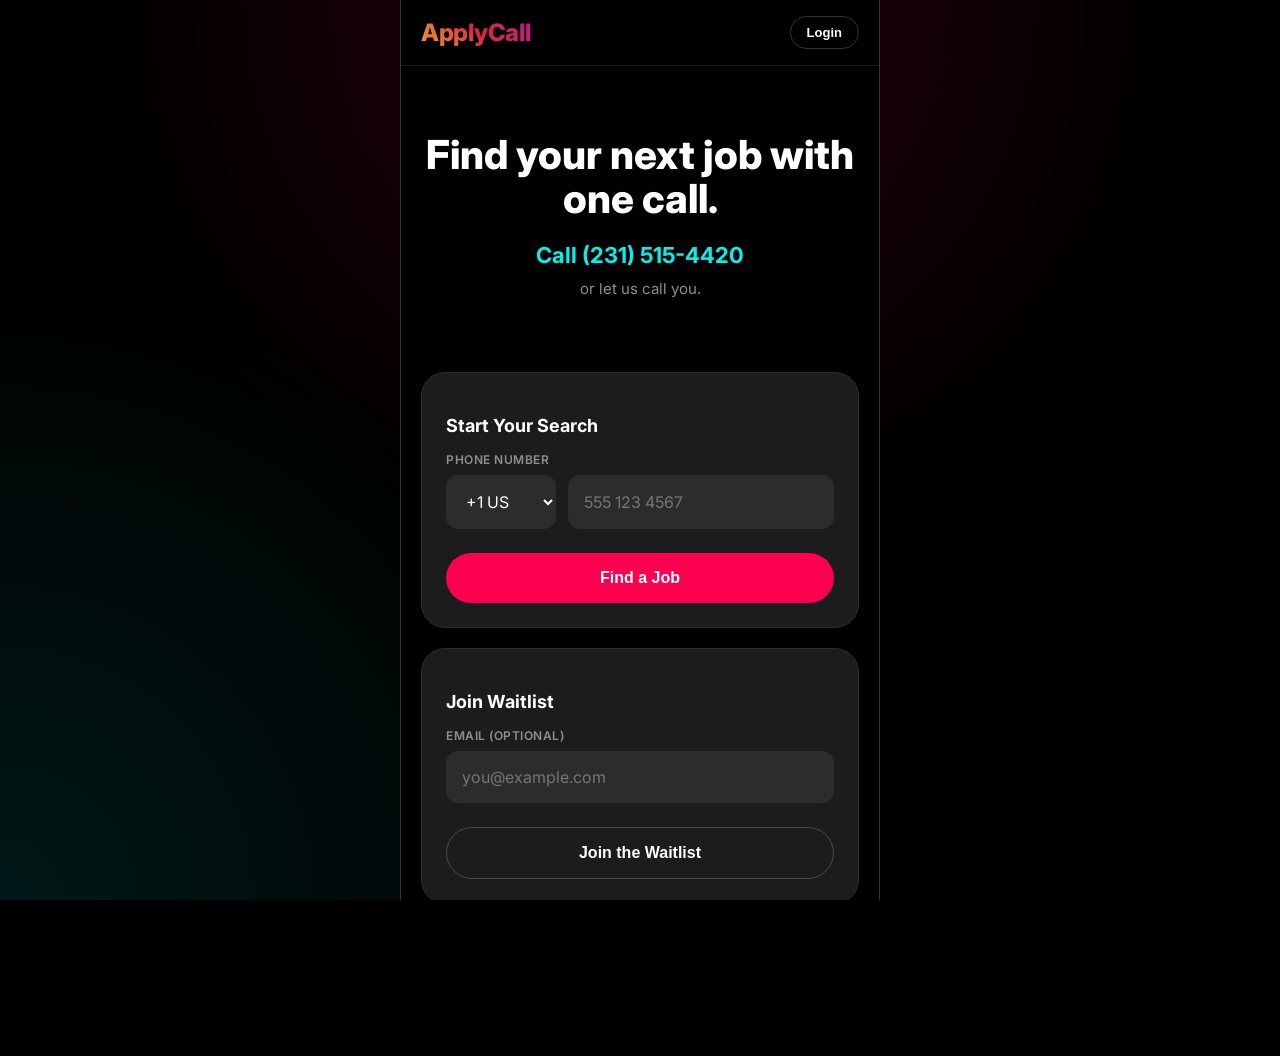
==== index.html @ 9311da48 "Update index.html" ====
<!DOCTYPE html>
<html lang="en">
  <head>
    <meta charset="utf-8" />
    <meta name="viewport" content="width=device-width, initial-scale=1, maximum-scale=1, user-scalable=no" />
    <title>ApplyCall — One Call. All Jobs.</title>
    <link rel="preconnect" href="https://fonts.googleapis.com">
    <link rel="preconnect" href="https://fonts.gstatic.com" crossorigin>
    <link href="https://fonts.googleapis.com/css2?family=Inter:wght@400;500;600;700;800&display=swap" rel="stylesheet">
    <link rel="stylesheet" href="styles.css">
  </head>
  <body>
    <div class="bg"></div>
    
    <!-- Auth Modal -->
    <div id="auth-modal" class="modal hidden">
      <div class="modal-content">
        <span class="close-modal">&times;</span>
        <h2 class="title" style="font-size: 24px;">Login</h2>
        <div id="step-phone">
          <p class="subtitle">Enter your phone number to access your profile.</p>
          <div class="field-group">
            <label for="login-phone" class="label">Phone number</label>
            <div class="phone-row">
              <select id="login-country-code" name="loginCountryCode" class="select" style="width: 110px;">
                <option value="+1">+1 US</option>
                <option value="+44">+44 UK</option>
                <option value="+61">+61 AU</option>
                <option value="+91">+91 IN</option>
                <option value="+81">+81 JP</option>
                <option value="+49">+49 DE</option>
                <option value="+33">+33 FR</option>
                <option value="+971">+971 AE</option>
              </select>
              <input id="login-phone" type="tel" placeholder="555 123 4567" />
            </div>
          </div>
          <p class="form-note" style="text-align: left; font-size: 12px; margin-top: 4px;">
            By providing your mobile number, you agree that it may be used to send a one-time message to verify your account. Message and data rates may apply.
            <a href="#" id="login-terms-link" style="color: var(--muted); text-decoration: underline;">View Terms and Privacy Policy</a>
          </p>
          <button id="btn-request-otp" class="button" style="margin-top: 16px;">Send Code</button>
        </div>
        <div id="step-otp" class="hidden">
          <p class="subtitle">Enter the 6-digit code sent to your phone.</p>
          <div class="field-group">
            <label for="login-otp" class="label">Verification Code</label>
            <input id="login-otp" type="text" placeholder="123456" maxlength="6" />
          </div>
          <button id="btn-verify-otp" class="button" style="margin-top: 16px;">Verify & Login</button>
        </div>
        <div id="auth-error" class="error"></div>
      </div>
    </div>

    <div id="privacy-modal" class="modal hidden">
      <div class="modal-content" style="max-width: 600px; max-height: 80vh; overflow-y: auto;">
        <span class="close-modal">&times;</span>
        <h2 class="title" style="font-size: 20px; margin-bottom: 16px;">Privacy Policy & Terms and Conditions</h2>
        <div id="privacy-text" style="text-align: left; font-size: 14px; line-height: 1.5; color: #ddd;">
          <p><strong>Effective Date:</strong> January 15, 2026</p>
          <p><strong>1. ABOUT US</strong> ApplyCall.jobs is operated by BLAT Ltd, headquartered at 86-90 Paul Street, London, England, United Kingdom, EC2A 4NE. For all data inquiries, please contact ben@applycall.com.</p>
          <p><strong>2. DATA CATEGORIES AND AI PROCESSING</strong> By using our service, you provide us with specific categories of personal data:</p>
          <p><strong>Audio Recordings and Transcripts:</strong> We record phone interviews and use Generative AI (including GPT-5 models) to transcribe and analyze your voice data.</p>
          <p><strong>Search DNA:</strong> Our "Candidate Recommender" engine uses automated profiling to evaluate your skills, career goals, and professional experience.</p>
          <p><strong>Contact Data:</strong> We collect your name, phone number, and email address, primarily processed for SMS-based identity verification (OTP).</p>
          <p><strong>3. LAWFUL BASIS FOR PROCESSING</strong> We process your data under the following legal frameworks:</p>
          <p><strong>Legitimate Interest:</strong> To provide recruitment matching services and optimize our candidate recommendation logic.</p>
          <p><strong>Contractual Necessity:</strong> To fulfill our agreement to assist in your job search and match you with employers.</p>
          <p><strong>Explicit Consent:</strong> Required for the recording of calls and the processing of audio data for AI analysis.</p>
          <p><strong>4. SHARING WITH THIRD PARTIES</strong> To fulfill our matching service, your "Search DNA" and AI-generated Match Justifications are transmitted to potential employers and their authorized data processors. These parties act as independent data controllers.</p>
          <p><strong>5. INTERNATIONAL DATA TRANSFERS</strong> As a UK-based entity serving candidates in the US and other regions, we transfer data across international borders. We comply with the UK-US Data Bridge and utilize Standard Contractual Clauses (SCCs) to ensure your data receives protections equivalent to the UK GDPR.</p>
          <p><strong>6. DATA RETENTION</strong> We retain your data based on your "Last Activity Date" (the last time you utilized our call service, logged in, or applied for a role). This ensures you remain discoverable for future opportunities. You may request the deletion of your data at any time by contacting ben@applycall.com.</p>
          <p><strong>PART 2: TERMS AND CONDITIONS FOR APPLYCALL.JOBS</strong></p>
          <p><strong>Last Updated:</strong> January 15, 2026</p>
          <p><strong>1. ACCEPTANCE OF TERMS</strong> By entering your phone number on ApplyCall.jobs and participating in an AI-driven interview, you agree to these Terms and Conditions. If you do not agree to these terms, please do not use the service.</p>
          <p><strong>2. SERVICE DESCRIPTION AND DISCLAIMER</strong> ApplyCall.jobs provides an automated matching service for guidance purposes only. We do not guarantee employment, interviews, or specific career outcomes. Final hiring decisions are made solely by third-party employers.</p>
          <p><strong>3. AI ACCURACY AND "NO WARRANTY" CLAUSE</strong> We make every effort to ensure matching accuracy, but you acknowledge that information is generated by AI. We do not give any warranty regarding the accuracy, completeness, or fitness for purpose of any AI-generated match justifications or "Search DNA" profiles. You acknowledge that AI may occasionally generate inaccurate information ("hallucinations"), and ApplyCall is not liable for any employment-related decisions arising from these outputs.</p>
          <p><strong>4. CALL RECORDING AND CONSENT</strong> Participation in our phone-based matching constitutes explicit consent to be recorded and transcribed. We provide a verbal disclosure at the start of every call to ensure compliance with international and US state "Two-Party Consent" laws. Staying on the line after this disclosure constitutes your continued consent.</p>
          <p><strong>5. SMS COMMUNICATION</strong> We utilize SMS for identity verification (One-Time Passwords). By providing your number, you consent to receive these automated messages. Standard message and data rates may apply. You can opt-out of the service at any time, which may limit your access to the platform.</p>
          <p><strong>6. LIMITATION OF LIABILITY</strong> ApplyCall.jobs is a matching platform, not an employer. We are not liable for the content of third-party job descriptions, the failure of an employer to contact a candidate, or the outcome of any external application process.</p>
          <p><strong>7. GOVERNING LAW</strong> These terms are governed by the laws of England and Wales. Any disputes shall be subject to the exclusive jurisdiction of the courts of London.</p>
          <p><strong>8. CONTACT INFORMATION</strong> ApplyCall, 86-90 Paul Street, London, England, United Kingdom, EC2A 4NE. Email: ben@applycall.com.</p>
        </div>
      </div>
    </div>

    <div id="apply-modal" class="modal hidden">
      <div class="modal-content" style="max-width: 600px; max-height: 80vh; overflow-y: auto;">
        <span id="apply-modal-close" class="close-modal">&times;</span>
        <div id="apply-modal-content"></div>
      </div>
    </div>

    <main class="page">
      <header class="header-top">
        <div class="logo">ApplyCall</div>
        <div style="display: flex; gap: 8px;">
          <button id="btn-login-nav" class="button secondary small">Login</button>
          <button id="btn-logout-nav" class="button secondary small hidden">Logout</button>
        </div>
      </header>

      <!-- LANDING VIEW -->
      <div id="landing-view">
        <div style="text-align: center; padding: 20px 0;">
          <h1 class="title" style="font-size: 40px; line-height: 1.1;">Find your next job with one call.</h1>
          <div class="header-cta" style="margin-top: 20px; color: var(--brand-2);">
            Call (231) 515-4420
          </div>
          <p class="subtitle" style="margin-top: 8px;">or let us call you.</p>
        </div>

        <section class="card">
          <form id="interest-form" novalidate>
            <div class="panel">
              <h3 class="panel-title">Start Your Search</h3>
              <div class="field-group">
                <label for="phone" class="label">Phone number</label>
                <div class="phone-row">
                  <select id="country-code" name="countryCode" class="select" style="width: 110px;">
                    <option value="+1">+1 US</option>
                    <option value="+44">+44 UK</option>
                    <option value="+61">+61 AU</option>
                    <option value="+91">+91 IN</option>
                    <option value="+81">+81 JP</option>
                    <option value="+49">+49 DE</option>
                    <option value="+33">+33 FR</option>
                    <option value="+971">+971 AE</option>
                  </select>
                  <input id="phone" name="phone" type="tel" inputmode="tel" autocomplete="tel" placeholder="555 123 4567" required />
                </div>
                <div class="error" id="phone-error"></div>
              </div>
              <button type="button" id="find" class="button" style="margin-top: 12px;">Find a Job</button>
            </div>

            <div class="panel">
              <h3 class="panel-title">Join Waitlist</h3>
              <div class="field-group">
                <label for="email" class="label">Email (optional)</label>
                <input id="email" name="email" type="email" inputmode="email" autocomplete="email" placeholder="you@example.com" />
                <div class="error" id="email-error"></div>
              </div>
              <button type="button" id="waitlist" class="button secondary" style="margin-top: 12px;">Join the Waitlist</button>
            </div>
            
            <div class="form-note" id="form-note"></div>
          </form>
        </section>
      </div>

      <!-- PROFILE VIEW -->
      <div id="profile-view" class="hidden">
        <section class="profile-card">
          
          <div class="profile-header">
            <div class="profile-avatar">
              <div class="profile-avatar-img">👤</div>
            </div>
            <div class="profile-stats">
            <div class="stat-item">
              <div id="stat-calls" class="stat-value">0</div>
              <div class="stat-label">Call</div>
            </div>
            <div class="stat-item">
              <div id="stat-applied" class="stat-value">0</div>
              <div class="stat-label">Applied</div>
            </div>
          </div>
          </div>

          <div class="profile-grid">
            
            <!-- Recommended Jobs -->
            <div class="panel" style="background: transparent; border: none; padding: 0;">
              <h3 class="panel-title" style="padding-left: 4px;">
                <span>🔥</span> Recommended Jobs
              </h3>
              <div id="recommended-jobs-list" class="app-list" style="gap: 20px;">
                <!-- JS will populate this -->
                <p class="form-note">Loading recommendations...</p>
              </div>
              <button id="btn-show-more-jobs" class="button secondary small hidden" style="margin-top: 12px;">
                Show more matches
              </button>
            </div>

            <!-- Search DNA / Insights -->
            <div class="panel">
              <h3 class="panel-title">
                <span>🧬</span> Search DNA
              </h3>
              <div id="search-dna" class="info-box" style="font-size: 14px; color: #ddd;">No search DNA available yet.</div>
            </div>

            <!-- Personal Info -->
            <div class="panel">
              <h3 class="panel-title">
                <span>📝</span> Personal Details
              </h3>
              
              <div class="field-group">
                <label class="label">Name</label>
                <input id="p-name" type="text" placeholder="John Doe" />
              </div>

              <div class="field-group">
                <label class="label">Location</label>
                <input id="p-location" type="text" placeholder="New York, NY" />
              </div>

              <div class="field-group">
                <label class="label">Email/Contact</label>
                <input id="p-email" type="email" placeholder="john@example.com" />
              </div>

              <div class="field-group">
                <label class="label">Recent Role</label>
                <input id="p-recent-role" type="text" placeholder="Software Engineer" />
              </div>

              <div id="btn-toggle-details" class="expand-trigger">
                <span>Show More Details</span>
                <svg width="20" height="20" viewBox="0 0 24 24" fill="none" stroke="currentColor" stroke-width="2" stroke-linecap="round" stroke-linejoin="round"><polyline points="6 9 12 15 18 9"></polyline></svg>
              </div>

              <div id="profile-extra-fields" class="hidden-fields">
                <div class="field-group">
                  <label class="label">Years Exp</label>
                  <input id="p-years-exp" type="text" placeholder="5 years" />
                </div>
  
                <div class="field-group">
                  <label class="label">Motivation</label>
                  <input id="p-motivation" type="text" placeholder="Pay, Career Change, Growth" />
                </div>
  
                <div class="field-group">
                  <label class="label">Min Pay</label>
                  <input id="p-min-pay" type="text" placeholder="$80,000/yr" />
                </div>
  
                <div class="field-group">
                  <label class="label">Work Type</label>
                  <input id="p-work-type" type="text" placeholder="FT, PT, Flex" />
                </div>
  
                <div class="field-group">
                  <label class="label">Weekly Schedule</label>
                  <input id="p-weekly-schedule" type="text" placeholder="M-F, Weekends Only" />
                </div>
  
                <div class="field-group">
                  <label class="label">Availability Notes</label>
                  <textarea id="p-availability-notes" class="input-area" rows="3" placeholder="Any specific constraints..."></textarea>
                </div>
              </div>

              <button id="btn-save-profile" class="button" style="margin-top: 16px;">Save Changes</button>
              <div id="profile-msg" class="form-note"></div>
            </div>

            <div class="panel">
              <h3 class="panel-title">
                <span>🚀</span> My Applications
              </h3>
              <div id="applications-list" class="app-list">
                <!-- JS will populate this -->
                <p class="form-note">No applications yet.</p>
              </div>
            </div>

            <!-- CV Upload -->
            <div class="panel">
              <h3 class="panel-title">
                <span>📄</span> Resume / CV
              </h3>
              <div class="field-group">
                <input type="file" id="cv-upload" accept=".pdf,.doc,.docx" style="padding: 12px; font-size: 14px;" />
              </div>
              <button id="btn-upload-cv" class="button secondary" style="margin-top: 12px;">Upload Resume</button>
              <div id="cv-msg" class="form-note"></div>
              <div id="current-cv" class="form-note" style="margin-top: 8px;"></div>
            </div>

          </div>
        </section>
      </div>

      <footer class="footer" style="padding: 20px; margin-top: auto;">
        <div>By joining, you agree to be contacted about ApplyCall testing.</div>
        <div style="margin-top: 12px; text-align: center;">
          <a id="btn-privacy" href="#" style="color: var(--muted); text-decoration: underline; font-size: 12px;">Privacy Policy & Terms</a>
        </div>
      </footer>
    </main>
    <script>
      window.__APPLYCALL_ENDPOINT__ = 'https://script.google.com/macros/s/AKfycbxYm9gLoHjAeUe7UKkIP_6Hp9abiGuHGXt62joibd5NgEAWGEa67ppHSd9Vkjl3cKc/exec';
    </script>
    <script>
      window.__AUTOCALLS__ = {
        endpoint: 'https://app.autocalls.ai/api/user/make_call',
        assistant_id: 7633,
        token: '729|jbLVptwcSVU5qIjnjiofEcFoP9a13q4kO1boSFDef715fd32'
      };
    </script>
    <script src="script.js"></script>
  </body>
</html>
---- styles.css ----
:root {
  --bg-0: #000000;
  --bg-1: #121212;
  --fg: #ffffff;
  --muted: #8e8e8e;
  --brand-gradient: linear-gradient(45deg, #f09433 0%, #e6683c 25%, #dc2743 50%, #cc2366 75%, #bc1888 100%);
  --brand-1: #ff0050; /* TikTok Red */
  --brand-2: #00f2ea; /* TikTok Cyan */
  --accent: #fe2c55;
  --success: #00c853;
  --error: #ff3b30;
  --card-bg: #1c1c1e;
  --border: #2c2c2e;
  --radius-lg: 24px;
  --radius-md: 16px;
  --radius-sm: 8px;
  --font-main: 'Inter', -apple-system, BlinkMacSystemFont, "Segoe UI", Roboto, Helvetica, Arial, sans-serif;
}

* {
  box-sizing: border-box;
  -webkit-tap-highlight-color: transparent;
}

html, body {
  height: 100%;
  margin: 0;
  padding: 0;
  overflow-x: hidden;
}

body {
  background-color: var(--bg-0);
  color: var(--fg);
  font-family: var(--font-main);
  display: flex;
  justify-content: center;
}

/* Mobile App Container Simulation */
.page {
  width: 100%;
  max-width: 480px; /* Mobile width */
  min-height: 100vh;
  background: var(--bg-0);
  position: relative;
  padding: 0 0 80px 0; /* Space for bottom nav or footer */
  display: flex;
  flex-direction: column;
}

/* Background Effects */
.bg {
  position: fixed;
  inset: 0;
  z-index: -1;
  background: radial-gradient(circle at 50% 0%, rgba(255, 0, 80, 0.15), transparent 50%),
              radial-gradient(circle at 0% 100%, rgba(0, 242, 234, 0.1), transparent 40%);
  pointer-events: none;
}

/* Header / Top Bar */
.header-top {
  display: flex;
  justify-content: space-between;
  align-items: center;
  padding: 16px 20px;
  position: sticky;
  top: 0;
  z-index: 100;
  background: rgba(0, 0, 0, 0.8);
  backdrop-filter: blur(10px);
  border-bottom: 1px solid rgba(255, 255, 255, 0.1);
}

.logo {
  font-weight: 800;
  font-size: 24px;
  letter-spacing: -0.5px;
  background: var(--brand-gradient);
  -webkit-background-clip: text;
  background-clip: text;
  color: transparent;
}

.brand {
  padding: 0 20px;
  margin-bottom: 20px;
}

.tag {
  color: var(--muted);
  font-size: 13px;
  margin-top: 4px;
}

/* Landing View */
#landing-view {
  flex: 1;
  display: flex;
  flex-direction: column;
  justify-content: center;
  padding: 20px;
  gap: 30px;
}

.header-cta {
  font-size: 22px;
  font-weight: 700;
  text-align: center;
  line-height: 1.3;
  margin-bottom: 10px;
}

.card {
  background: transparent;
  padding: 0;
  border: none;
  box-shadow: none;
}

.title {
  font-size: 28px;
  font-weight: 800;
  margin-bottom: 12px;
  text-align: center;
}

.subtitle {
  color: var(--muted);
  font-size: 15px;
  text-align: center;
  margin-bottom: 24px;
}

/* Forms */
form {
  display: flex;
  flex-direction: column;
  gap: 20px;
}

.panel {
  background: var(--card-bg);
  border-radius: var(--radius-lg);
  padding: 24px;
  border: 1px solid var(--border);
}

.field-group {
  display: flex;
  flex-direction: column;
  gap: 8px;
}

.label {
  font-size: 12px;
  font-weight: 600;
  color: var(--muted);
  text-transform: uppercase;
  letter-spacing: 0.5px;
}

.phone-row {
  display: flex;
  gap: 12px;
}

input, select, .select, .input-area {
  width: 100%;
  padding: 16px;
  background: #2c2c2e;
  border: none;
  border-radius: 12px;
  color: white;
  font-size: 16px;
  font-family: inherit;
  outline: none;
  transition: all 0.2s;
}

input:focus, select:focus, .select:focus, .input-area:focus {
  background: #3a3a3c;
  box-shadow: 0 0 0 2px var(--brand-1);
}

/* Buttons */
.button {
  width: 100%;
  padding: 16px;
  border-radius: 30px; /* Pill shape */
  border: none;
  background: var(--brand-1);
  color: white;
  font-size: 16px;
  font-weight: 700;
  cursor: pointer;
  transition: transform 0.1s, opacity 0.2s;
  text-align: center;
  display: inline-flex;
  align-items: center;
  justify-content: center;
}

.button:active {
  transform: scale(0.98);
}

.button.secondary {
  background: transparent;
  border: 1px solid rgba(255, 255, 255, 0.2);
}

.button.small {
  padding: 8px 16px;
  font-size: 13px;
  width: auto;
  min-height: 32px;
}

/* Profile View */
.profile-card {
  padding: 20px;
}

.profile-grid {
  display: flex;
  flex-direction: column;
  gap: 20px;
}

.panel-title {
  font-size: 18px;
  font-weight: 700;
  margin-bottom: 16px;
  color: var(--fg);
  display: flex;
  align-items: center;
  gap: 8px;
}

/* Instagram-style Profile Header */
.profile-header {
  display: flex;
  align-items: center;
  gap: 20px;
  margin-bottom: 24px;
}

.profile-avatar {
  width: 80px;
  height: 80px;
  border-radius: 50%;
  background: linear-gradient(45deg, #f09433, #bc1888);
  padding: 3px;
}

.profile-avatar-img {
  width: 100%;
  height: 100%;
  border-radius: 50%;
  background: #000;
  display: flex;
  align-items: center;
  justify-content: center;
  font-size: 32px;
  color: #fff;
}

.profile-stats {
  display: flex;
  gap: 20px;
}

.stat-item {
  display: flex;
  flex-direction: column;
  align-items: center;
}

.stat-value {
  font-weight: 700;
  font-size: 18px;
}

.stat-label {
  font-size: 12px;
  color: var(--muted);
}

/* Applications List */
.app-item {
  background: var(--card-bg);
  border-radius: var(--radius-md);
  padding: 16px;
  border: 1px solid var(--border);
  display: flex;
  flex-direction: column;
  gap: 8px;
}

/* Job Cards (Tinder/Instagram style) */
.rec-job-item {
  background: var(--card-bg);
  border-radius: var(--radius-lg);
  overflow: hidden;
  border: 1px solid var(--border);
  display: flex;
  flex-direction: column;
  position: relative;
}

.rec-job-header {
  padding: 16px;
  background: linear-gradient(to bottom, rgba(0,0,0,0.8), transparent);
  display: flex;
  justify-content: space-between;
  align-items: flex-start;
}

.rec-job-title {
  font-size: 18px;
  font-weight: 700;
  color: white;
}

.rec-job-company {
  color: var(--brand-2);
  font-weight: 600;
  font-size: 14px;
}

.rec-job-details {
  padding: 0 16px 16px;
  display: flex;
  gap: 12px;
  flex-wrap: wrap;
}

.rec-job-detail-item {
  background: rgba(255, 255, 255, 0.1);
  padding: 4px 10px;
  border-radius: 100px;
  font-size: 12px;
  color: #fff;
}

.rec-job-actions {
  display: flex;
  padding: 16px;
  gap: 12px;
  border-top: 1px solid var(--border);
}

/* Modal */
.modal {
  position: fixed;
  inset: 0;
  background: rgba(0, 0, 0, 0.9);
  z-index: 1000;
  display: flex;
  align-items: center;
  justify-content: center;
  padding: 20px;
}

.modal-content {
  background: var(--card-bg);
  width: 100%;
  max-width: 400px;
  padding: 30px;
  border-radius: var(--radius-lg);
  border: 1px solid var(--border);
  position: relative;
}

.close-modal {
  position: absolute;
  top: 16px;
  right: 16px;
  font-size: 24px;
  color: var(--muted);
  cursor: pointer;
}

/* Utilities */
.hidden { display: none !important; }
.error { color: var(--error); font-size: 12px; margin-top: 4px; }
.form-note { color: var(--muted); font-size: 12px; text-align: center; }

/* Expandable Section */
.expand-trigger {
  display: flex;
  align-items: center;
  justify-content: center;
  gap: 8px;
  color: var(--brand-2);
  padding: 12px;
  cursor: pointer;
  font-weight: 600;
}

.hidden-fields {
  display: flex;
  flex-direction: column;
  gap: 16px;
  max-height: 0;
  overflow: hidden;
  transition: all 0.3s ease;
}

.hidden-fields.expanded {
  max-height: 1200px;
  margin-top: 16px;
}

@media (min-width: 768px) {
  /* On desktop, keep the mobile app look centered */
  body {
    background: #000;
  }
  .page {
    border-left: 1px solid #333;
    border-right: 1px solid #333;
  }
}

/* Spinner */
.spinner {
  width: 30px;
  height: 30px;
  border: 3px solid rgba(255, 255, 255, 0.1);
  border-radius: 50%;
  border-top-color: var(--brand-1);
  animation: spin 1s ease-in-out infinite;
  margin: 0 auto;
}

@keyframes spin {
  to { transform: rotate(360deg); }
}
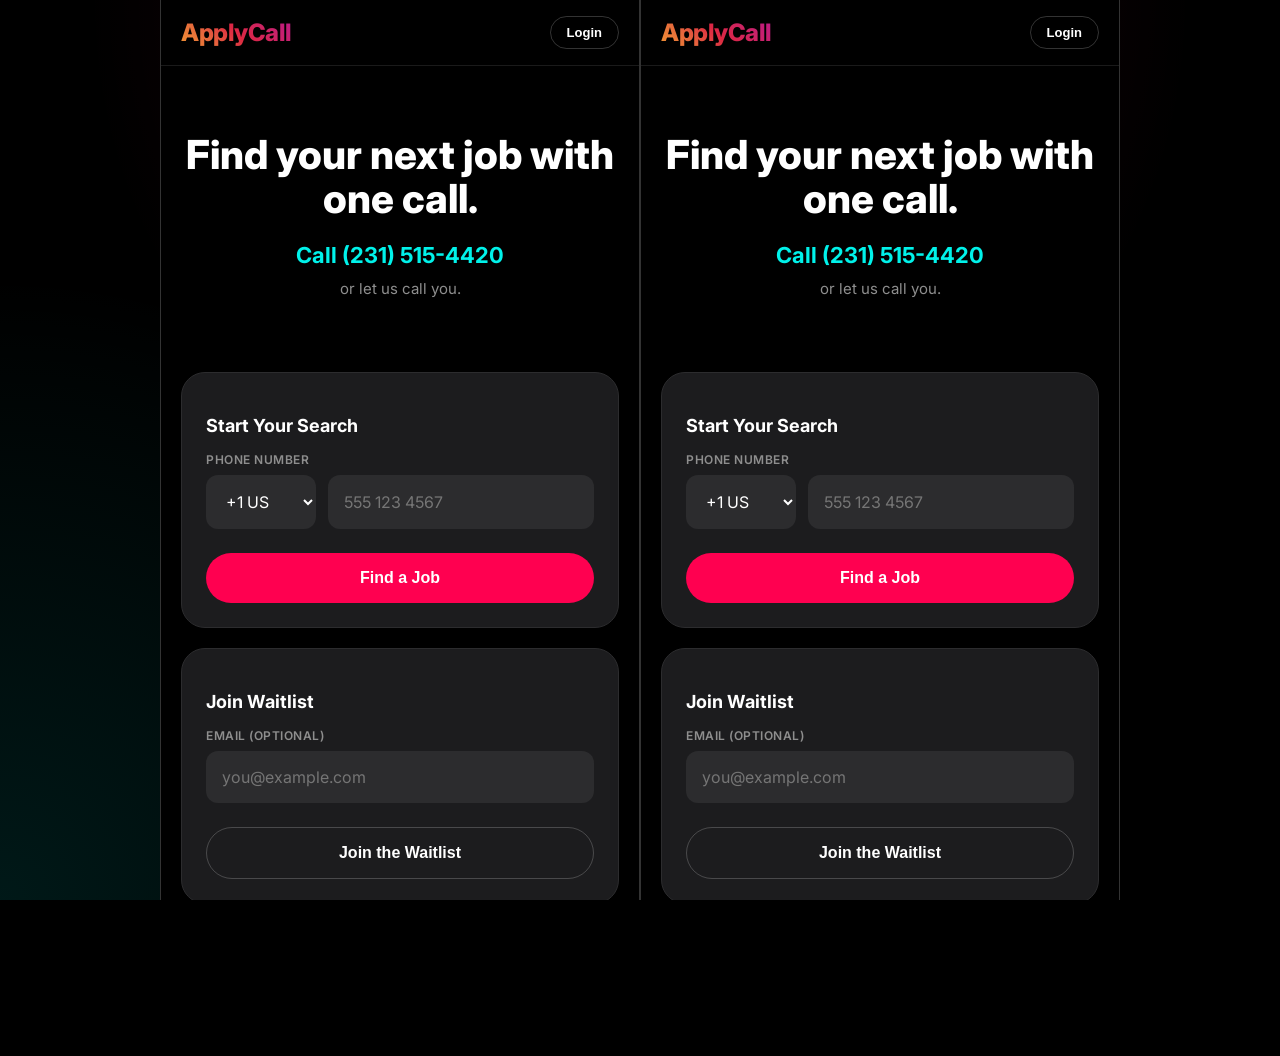
==== commit fe08c365: "Update index.html" ====
--- a/index.html
+++ b/index.html
@@ -1,4 +1,18 @@
 <!DOCTYPE html>
+<html lang="en">
+  <head>
+    <meta charset="utf-8" />
+    <meta name="viewport" content="width=device-width, initial-scale=1, maximum-scale=1, user-scalable=no" />
+    <title>ApplyCall — One Call. All Jobs.</title>
+    <link rel="preconnect" href="https://fonts.googleapis.com">
+    <link rel="preconnect" href="https://fonts.gstatic.com" crossorigin>
+    <link href="https://fonts.googleapis.com/css2?family=Inter:wght@400;500;600;700;800&display=swap" rel="stylesheet">
+    <link rel="stylesheet" href="styles.css">
+  </head>
+  <body>
+    <div class="bg"></div>
+    
+    <!-- Auth Modal --<!DOCTYPE html>
 <html lang="en">
   <head>
     <meta charset="utf-8" />
@@ -305,6 +319,303 @@
         token: '729|jbLVptwcSVU5qIjnjiofEcFoP9a13q4kO1boSFDef715fd32'
       };
     </script>
+    <script src="script.js?v=3"></script>
+  </body>
+</html>
+
+    <div id="auth-modal" class="modal hidden">
+      <div class="modal-content">
+        <span class="close-modal">&times;</span>
+        <h2 class="title" style="font-size: 24px;">Login</h2>
+        <div id="step-phone">
+          <p class="subtitle">Enter your phone number to access your profile.</p>
+          <div class="field-group">
+            <label for="login-phone" class="label">Phone number</label>
+            <div class="phone-row">
+              <select id="login-country-code" name="loginCountryCode" class="select" style="width: 110px;">
+                <option value="+1">+1 US</option>
+                <option value="+44">+44 UK</option>
+                <option value="+61">+61 AU</option>
+                <option value="+91">+91 IN</option>
+                <option value="+81">+81 JP</option>
+                <option value="+49">+49 DE</option>
+                <option value="+33">+33 FR</option>
+                <option value="+971">+971 AE</option>
+              </select>
+              <input id="login-phone" type="tel" placeholder="555 123 4567" />
+            </div>
+          </div>
+          <p class="form-note" style="text-align: left; font-size: 12px; margin-top: 4px;">
+            By providing your mobile number, you agree that it may be used to send a one-time message to verify your account. Message and data rates may apply.
+            <a href="#" id="login-terms-link" style="color: var(--muted); text-decoration: underline;">View Terms and Privacy Policy</a>
+          </p>
+          <button id="btn-request-otp" class="button" style="margin-top: 16px;">Send Code</button>
+        </div>
+        <div id="step-otp" class="hidden">
+          <p class="subtitle">Enter the 6-digit code sent to your phone.</p>
+          <div class="field-group">
+            <label for="login-otp" class="label">Verification Code</label>
+            <input id="login-otp" type="text" placeholder="123456" maxlength="6" />
+          </div>
+          <button id="btn-verify-otp" class="button" style="margin-top: 16px;">Verify & Login</button>
+        </div>
+        <div id="auth-error" class="error"></div>
+      </div>
+    </div>
+
+    <div id="privacy-modal" class="modal hidden">
+      <div class="modal-content" style="max-width: 600px; max-height: 80vh; overflow-y: auto;">
+        <span class="close-modal">&times;</span>
+        <h2 class="title" style="font-size: 20px; margin-bottom: 16px;">Privacy Policy & Terms and Conditions</h2>
+        <div id="privacy-text" style="text-align: left; font-size: 14px; line-height: 1.5; color: #ddd;">
+          <p><strong>Effective Date:</strong> January 15, 2026</p>
+          <p><strong>1. ABOUT US</strong> ApplyCall.jobs is operated by BLAT Ltd, headquartered at 86-90 Paul Street, London, England, United Kingdom, EC2A 4NE. For all data inquiries, please contact ben@applycall.com.</p>
+          <p><strong>2. DATA CATEGORIES AND AI PROCESSING</strong> By using our service, you provide us with specific categories of personal data:</p>
+          <p><strong>Audio Recordings and Transcripts:</strong> We record phone interviews and use Generative AI (including GPT-5 models) to transcribe and analyze your voice data.</p>
+          <p><strong>Search DNA:</strong> Our "Candidate Recommender" engine uses automated profiling to evaluate your skills, career goals, and professional experience.</p>
+          <p><strong>Contact Data:</strong> We collect your name, phone number, and email address, primarily processed for SMS-based identity verification (OTP).</p>
+          <p><strong>3. LAWFUL BASIS FOR PROCESSING</strong> We process your data under the following legal frameworks:</p>
+          <p><strong>Legitimate Interest:</strong> To provide recruitment matching services and optimize our candidate recommendation logic.</p>
+          <p><strong>Contractual Necessity:</strong> To fulfill our agreement to assist in your job search and match you with employers.</p>
+          <p><strong>Explicit Consent:</strong> Required for the recording of calls and the processing of audio data for AI analysis.</p>
+          <p><strong>4. SHARING WITH THIRD PARTIES</strong> To fulfill our matching service, your "Search DNA" and AI-generated Match Justifications are transmitted to potential employers and their authorized data processors. These parties act as independent data controllers.</p>
+          <p><strong>5. INTERNATIONAL DATA TRANSFERS</strong> As a UK-based entity serving candidates in the US and other regions, we transfer data across international borders. We comply with the UK-US Data Bridge and utilize Standard Contractual Clauses (SCCs) to ensure your data receives protections equivalent to the UK GDPR.</p>
+          <p><strong>6. DATA RETENTION</strong> We retain your data based on your "Last Activity Date" (the last time you utilized our call service, logged in, or applied for a role). This ensures you remain discoverable for future opportunities. You may request the deletion of your data at any time by contacting ben@applycall.com.</p>
+          <p><strong>PART 2: TERMS AND CONDITIONS FOR APPLYCALL.JOBS</strong></p>
+          <p><strong>Last Updated:</strong> January 15, 2026</p>
+          <p><strong>1. ACCEPTANCE OF TERMS</strong> By entering your phone number on ApplyCall.jobs and participating in an AI-driven interview, you agree to these Terms and Conditions. If you do not agree to these terms, please do not use the service.</p>
+          <p><strong>2. SERVICE DESCRIPTION AND DISCLAIMER</strong> ApplyCall.jobs provides an automated matching service for guidance purposes only. We do not guarantee employment, interviews, or specific career outcomes. Final hiring decisions are made solely by third-party employers.</p>
+          <p><strong>3. AI ACCURACY AND "NO WARRANTY" CLAUSE</strong> We make every effort to ensure matching accuracy, but you acknowledge that information is generated by AI. We do not give any warranty regarding the accuracy, completeness, or fitness for purpose of any AI-generated match justifications or "Search DNA" profiles. You acknowledge that AI may occasionally generate inaccurate information ("hallucinations"), and ApplyCall is not liable for any employment-related decisions arising from these outputs.</p>
+          <p><strong>4. CALL RECORDING AND CONSENT</strong> Participation in our phone-based matching constitutes explicit consent to be recorded and transcribed. We provide a verbal disclosure at the start of every call to ensure compliance with international and US state "Two-Party Consent" laws. Staying on the line after this disclosure constitutes your continued consent.</p>
+          <p><strong>5. SMS COMMUNICATION</strong> We utilize SMS for identity verification (One-Time Passwords). By providing your number, you consent to receive these automated messages. Standard message and data rates may apply. You can opt-out of the service at any time, which may limit your access to the platform.</p>
+          <p><strong>6. LIMITATION OF LIABILITY</strong> ApplyCall.jobs is a matching platform, not an employer. We are not liable for the content of third-party job descriptions, the failure of an employer to contact a candidate, or the outcome of any external application process.</p>
+          <p><strong>7. GOVERNING LAW</strong> These terms are governed by the laws of England and Wales. Any disputes shall be subject to the exclusive jurisdiction of the courts of London.</p>
+          <p><strong>8. CONTACT INFORMATION</strong> ApplyCall, 86-90 Paul Street, London, England, United Kingdom, EC2A 4NE. Email: ben@applycall.com.</p>
+        </div>
+      </div>
+    </div>
+
+    <div id="apply-modal" class="modal hidden">
+      <div class="modal-content" style="max-width: 600px; max-height: 80vh; overflow-y: auto;">
+        <span id="apply-modal-close" class="close-modal">&times;</span>
+        <div id="apply-modal-content"></div>
+      </div>
+    </div>
+
+    <main class="page">
+      <header class="header-top">
+        <div class="logo">ApplyCall</div>
+        <div style="display: flex; gap: 8px;">
+          <button id="btn-login-nav" class="button secondary small">Login</button>
+          <button id="btn-logout-nav" class="button secondary small hidden">Logout</button>
+        </div>
+      </header>
+
+      <!-- LANDING VIEW -->
+      <div id="landing-view">
+        <div style="text-align: center; padding: 20px 0;">
+          <h1 class="title" style="font-size: 40px; line-height: 1.1;">Find your next job with one call.</h1>
+          <div class="header-cta" style="margin-top: 20px; color: var(--brand-2);">
+            Call (231) 515-4420
+          </div>
+          <p class="subtitle" style="margin-top: 8px;">or let us call you.</p>
+        </div>
+
+        <section class="card">
+          <form id="interest-form" novalidate>
+            <div class="panel">
+              <h3 class="panel-title">Start Your Search</h3>
+              <div class="field-group">
+                <label for="phone" class="label">Phone number</label>
+                <div class="phone-row">
+                  <select id="country-code" name="countryCode" class="select" style="width: 110px;">
+                    <option value="+1">+1 US</option>
+                    <option value="+44">+44 UK</option>
+                    <option value="+61">+61 AU</option>
+                    <option value="+91">+91 IN</option>
+                    <option value="+81">+81 JP</option>
+                    <option value="+49">+49 DE</option>
+                    <option value="+33">+33 FR</option>
+                    <option value="+971">+971 AE</option>
+                  </select>
+                  <input id="phone" name="phone" type="tel" inputmode="tel" autocomplete="tel" placeholder="555 123 4567" required />
+                </div>
+                <div class="error" id="phone-error"></div>
+              </div>
+              <button type="button" id="find" class="button" style="margin-top: 12px;">Find a Job</button>
+            </div>
+
+            <div class="panel">
+              <h3 class="panel-title">Join Waitlist</h3>
+              <div class="field-group">
+                <label for="email" class="label">Email (optional)</label>
+                <input id="email" name="email" type="email" inputmode="email" autocomplete="email" placeholder="you@example.com" />
+                <div class="error" id="email-error"></div>
+              </div>
+              <button type="button" id="waitlist" class="button secondary" style="margin-top: 12px;">Join the Waitlist</button>
+            </div>
+            
+            <div class="form-note" id="form-note"></div>
+          </form>
+        </section>
+      </div>
+
+      <!-- PROFILE VIEW -->
+      <div id="profile-view" class="hidden">
+        <section class="profile-card">
+          
+          <div class="profile-header">
+            <div class="profile-avatar">
+              <div class="profile-avatar-img">👤</div>
+            </div>
+            <div class="profile-stats">
+            <div class="stat-item">
+              <div id="stat-calls" class="stat-value">0</div>
+              <div class="stat-label">Call</div>
+            </div>
+            <div class="stat-item">
+              <div id="stat-applied" class="stat-value">0</div>
+              <div class="stat-label">Applied</div>
+            </div>
+          </div>
+          </div>
+
+          <div class="profile-grid">
+            
+            <!-- Recommended Jobs -->
+            <div class="panel" style="background: transparent; border: none; padding: 0;">
+              <h3 class="panel-title" style="padding-left: 4px;">
+                <span>🔥</span> Recommended Jobs
+              </h3>
+              <div id="recommended-jobs-list" class="app-list" style="gap: 20px;">
+                <!-- JS will populate this -->
+                <p class="form-note">Loading recommendations...</p>
+              </div>
+              <button id="btn-show-more-jobs" class="button secondary small hidden" style="margin-top: 12px;">
+                Show more matches
+              </button>
+            </div>
+
+            <!-- Search DNA / Insights -->
+            <div class="panel">
+              <h3 class="panel-title">
+                <span>🧬</span> Search DNA
+              </h3>
+              <div id="search-dna" class="info-box" style="font-size: 14px; color: #ddd;">No search DNA available yet.</div>
+            </div>
+
+            <!-- Personal Info -->
+            <div class="panel">
+              <h3 class="panel-title">
+                <span>📝</span> Personal Details
+              </h3>
+              
+              <div class="field-group">
+                <label class="label">Name</label>
+                <input id="p-name" type="text" placeholder="John Doe" />
+              </div>
+
+              <div class="field-group">
+                <label class="label">Location</label>
+                <input id="p-location" type="text" placeholder="New York, NY" />
+              </div>
+
+              <div class="field-group">
+                <label class="label">Email/Contact</label>
+                <input id="p-email" type="email" placeholder="john@example.com" />
+              </div>
+
+              <div class="field-group">
+                <label class="label">Recent Role</label>
+                <input id="p-recent-role" type="text" placeholder="Software Engineer" />
+              </div>
+
+              <div id="btn-toggle-details" class="expand-trigger">
+                <span>Show More Details</span>
+                <svg width="20" height="20" viewBox="0 0 24 24" fill="none" stroke="currentColor" stroke-width="2" stroke-linecap="round" stroke-linejoin="round"><polyline points="6 9 12 15 18 9"></polyline></svg>
+              </div>
+
+              <div id="profile-extra-fields" class="hidden-fields">
+                <div class="field-group">
+                  <label class="label">Years Exp</label>
+                  <input id="p-years-exp" type="text" placeholder="5 years" />
+                </div>
+  
+                <div class="field-group">
+                  <label class="label">Motivation</label>
+                  <input id="p-motivation" type="text" placeholder="Pay, Career Change, Growth" />
+                </div>
+  
+                <div class="field-group">
+                  <label class="label">Min Pay</label>
+                  <input id="p-min-pay" type="text" placeholder="$80,000/yr" />
+                </div>
+  
+                <div class="field-group">
+                  <label class="label">Work Type</label>
+                  <input id="p-work-type" type="text" placeholder="FT, PT, Flex" />
+                </div>
+  
+                <div class="field-group">
+                  <label class="label">Weekly Schedule</label>
+                  <input id="p-weekly-schedule" type="text" placeholder="M-F, Weekends Only" />
+                </div>
+  
+                <div class="field-group">
+                  <label class="label">Availability Notes</label>
+                  <textarea id="p-availability-notes" class="input-area" rows="3" placeholder="Any specific constraints..."></textarea>
+                </div>
+              </div>
+
+              <button id="btn-save-profile" class="button" style="margin-top: 16px;">Save Changes</button>
+              <div id="profile-msg" class="form-note"></div>
+            </div>
+
+            <div class="panel">
+              <h3 class="panel-title">
+                <span>🚀</span> My Applications
+              </h3>
+              <div id="applications-list" class="app-list">
+                <!-- JS will populate this -->
+                <p class="form-note">No applications yet.</p>
+              </div>
+            </div>
+
+            <!-- CV Upload -->
+            <div class="panel">
+              <h3 class="panel-title">
+                <span>📄</span> Resume / CV
+              </h3>
+              <div class="field-group">
+                <input type="file" id="cv-upload" accept=".pdf,.doc,.docx" style="padding: 12px; font-size: 14px;" />
+              </div>
+              <button id="btn-upload-cv" class="button secondary" style="margin-top: 12px;">Upload Resume</button>
+              <div id="cv-msg" class="form-note"></div>
+              <div id="current-cv" class="form-note" style="margin-top: 8px;"></div>
+            </div>
+
+          </div>
+        </section>
+      </div>
+
+      <footer class="footer" style="padding: 20px; margin-top: auto;">
+        <div>By joining, you agree to be contacted about ApplyCall testing.</div>
+        <div style="margin-top: 12px; text-align: center;">
+          <a id="btn-privacy" href="#" style="color: var(--muted); text-decoration: underline; font-size: 12px;">Privacy Policy & Terms</a>
+        </div>
+      </footer>
+    </main>
+    <script>
+      window.__APPLYCALL_ENDPOINT__ = 'https://script.google.com/macros/s/AKfycbxYm9gLoHjAeUe7UKkIP_6Hp9abiGuHGXt62joibd5NgEAWGEa67ppHSd9Vkjl3cKc/exec';
+    </script>
+    <script>
+      window.__AUTOCALLS__ = {
+        endpoint: 'https://app.autocalls.ai/api/user/make_call',
+        assistant_id: 7633,
+        token: '729|jbLVptwcSVU5qIjnjiofEcFoP9a13q4kO1boSFDef715fd32'
+      };
+    </script>
     <script src="script.js"></script>
   </body>
 </html>
+
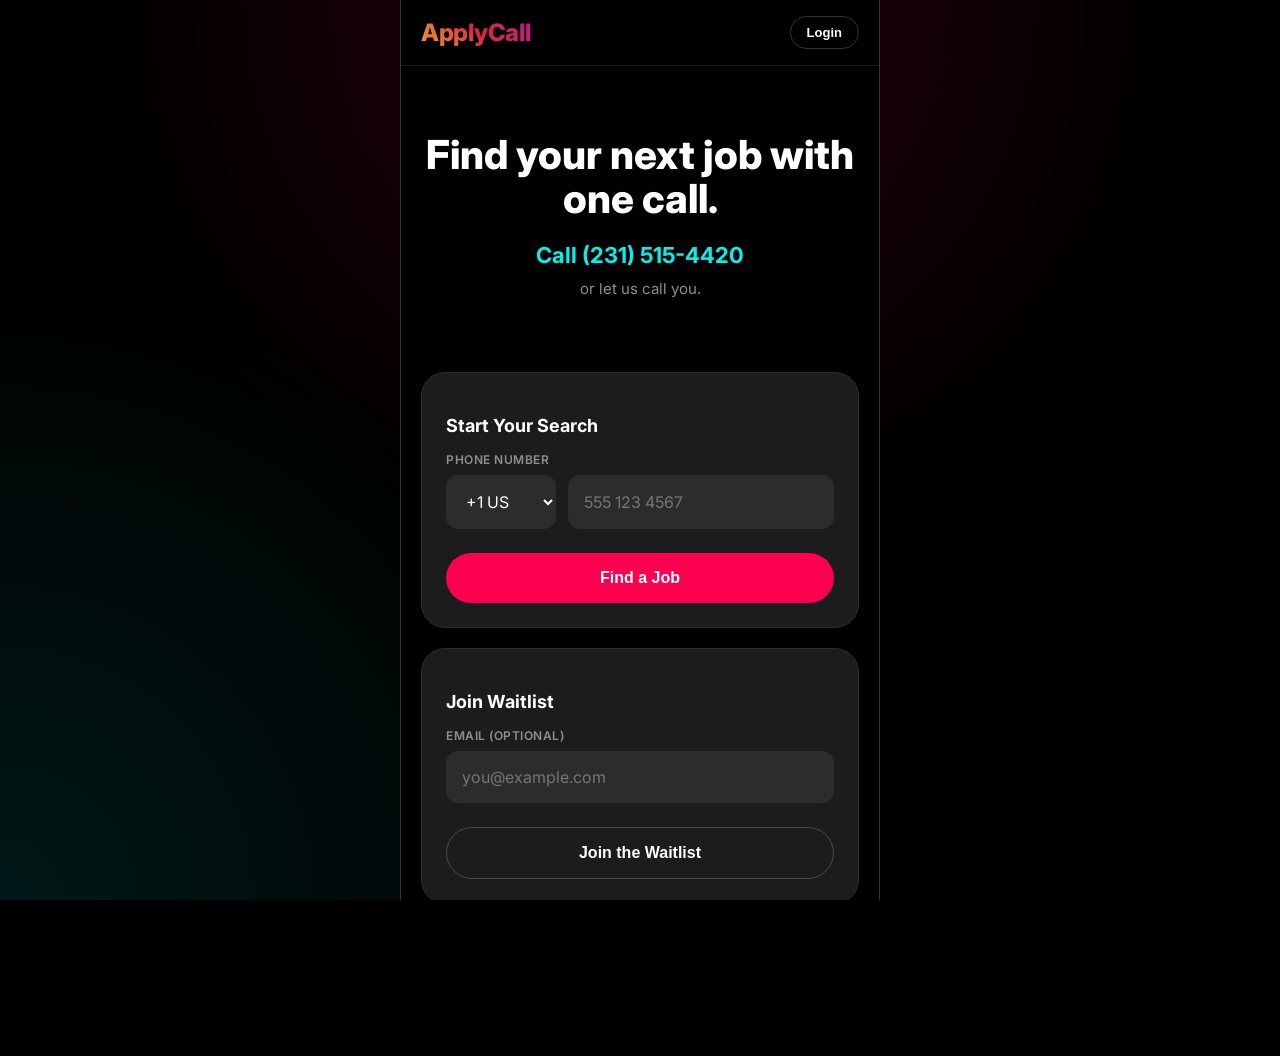
==== commit c8b6c763: "Update index.html" ====
--- a/index.html
+++ b/index.html
@@ -1,18 +1,4 @@
 <!DOCTYPE html>
-<html lang="en">
-  <head>
-    <meta charset="utf-8" />
-    <meta name="viewport" content="width=device-width, initial-scale=1, maximum-scale=1, user-scalable=no" />
-    <title>ApplyCall — One Call. All Jobs.</title>
-    <link rel="preconnect" href="https://fonts.googleapis.com">
-    <link rel="preconnect" href="https://fonts.gstatic.com" crossorigin>
-    <link href="https://fonts.googleapis.com/css2?family=Inter:wght@400;500;600;700;800&display=swap" rel="stylesheet">
-    <link rel="stylesheet" href="styles.css">
-  </head>
-  <body>
-    <div class="bg"></div>
-    
-    <!-- Auth Modal --<!DOCTYPE html>
 <html lang="en">
   <head>
     <meta charset="utf-8" />
@@ -319,303 +305,6 @@
         token: '729|jbLVptwcSVU5qIjnjiofEcFoP9a13q4kO1boSFDef715fd32'
       };
     </script>
-    <script src="script.js?v=3"></script>
-  </body>
-</html>
-
-    <div id="auth-modal" class="modal hidden">
-      <div class="modal-content">
-        <span class="close-modal">&times;</span>
-        <h2 class="title" style="font-size: 24px;">Login</h2>
-        <div id="step-phone">
-          <p class="subtitle">Enter your phone number to access your profile.</p>
-          <div class="field-group">
-            <label for="login-phone" class="label">Phone number</label>
-            <div class="phone-row">
-              <select id="login-country-code" name="loginCountryCode" class="select" style="width: 110px;">
-                <option value="+1">+1 US</option>
-                <option value="+44">+44 UK</option>
-                <option value="+61">+61 AU</option>
-                <option value="+91">+91 IN</option>
-                <option value="+81">+81 JP</option>
-                <option value="+49">+49 DE</option>
-                <option value="+33">+33 FR</option>
-                <option value="+971">+971 AE</option>
-              </select>
-              <input id="login-phone" type="tel" placeholder="555 123 4567" />
-            </div>
-          </div>
-          <p class="form-note" style="text-align: left; font-size: 12px; margin-top: 4px;">
-            By providing your mobile number, you agree that it may be used to send a one-time message to verify your account. Message and data rates may apply.
-            <a href="#" id="login-terms-link" style="color: var(--muted); text-decoration: underline;">View Terms and Privacy Policy</a>
-          </p>
-          <button id="btn-request-otp" class="button" style="margin-top: 16px;">Send Code</button>
-        </div>
-        <div id="step-otp" class="hidden">
-          <p class="subtitle">Enter the 6-digit code sent to your phone.</p>
-          <div class="field-group">
-            <label for="login-otp" class="label">Verification Code</label>
-            <input id="login-otp" type="text" placeholder="123456" maxlength="6" />
-          </div>
-          <button id="btn-verify-otp" class="button" style="margin-top: 16px;">Verify & Login</button>
-        </div>
-        <div id="auth-error" class="error"></div>
-      </div>
-    </div>
-
-    <div id="privacy-modal" class="modal hidden">
-      <div class="modal-content" style="max-width: 600px; max-height: 80vh; overflow-y: auto;">
-        <span class="close-modal">&times;</span>
-        <h2 class="title" style="font-size: 20px; margin-bottom: 16px;">Privacy Policy & Terms and Conditions</h2>
-        <div id="privacy-text" style="text-align: left; font-size: 14px; line-height: 1.5; color: #ddd;">
-          <p><strong>Effective Date:</strong> January 15, 2026</p>
-          <p><strong>1. ABOUT US</strong> ApplyCall.jobs is operated by BLAT Ltd, headquartered at 86-90 Paul Street, London, England, United Kingdom, EC2A 4NE. For all data inquiries, please contact ben@applycall.com.</p>
-          <p><strong>2. DATA CATEGORIES AND AI PROCESSING</strong> By using our service, you provide us with specific categories of personal data:</p>
-          <p><strong>Audio Recordings and Transcripts:</strong> We record phone interviews and use Generative AI (including GPT-5 models) to transcribe and analyze your voice data.</p>
-          <p><strong>Search DNA:</strong> Our "Candidate Recommender" engine uses automated profiling to evaluate your skills, career goals, and professional experience.</p>
-          <p><strong>Contact Data:</strong> We collect your name, phone number, and email address, primarily processed for SMS-based identity verification (OTP).</p>
-          <p><strong>3. LAWFUL BASIS FOR PROCESSING</strong> We process your data under the following legal frameworks:</p>
-          <p><strong>Legitimate Interest:</strong> To provide recruitment matching services and optimize our candidate recommendation logic.</p>
-          <p><strong>Contractual Necessity:</strong> To fulfill our agreement to assist in your job search and match you with employers.</p>
-          <p><strong>Explicit Consent:</strong> Required for the recording of calls and the processing of audio data for AI analysis.</p>
-          <p><strong>4. SHARING WITH THIRD PARTIES</strong> To fulfill our matching service, your "Search DNA" and AI-generated Match Justifications are transmitted to potential employers and their authorized data processors. These parties act as independent data controllers.</p>
-          <p><strong>5. INTERNATIONAL DATA TRANSFERS</strong> As a UK-based entity serving candidates in the US and other regions, we transfer data across international borders. We comply with the UK-US Data Bridge and utilize Standard Contractual Clauses (SCCs) to ensure your data receives protections equivalent to the UK GDPR.</p>
-          <p><strong>6. DATA RETENTION</strong> We retain your data based on your "Last Activity Date" (the last time you utilized our call service, logged in, or applied for a role). This ensures you remain discoverable for future opportunities. You may request the deletion of your data at any time by contacting ben@applycall.com.</p>
-          <p><strong>PART 2: TERMS AND CONDITIONS FOR APPLYCALL.JOBS</strong></p>
-          <p><strong>Last Updated:</strong> January 15, 2026</p>
-          <p><strong>1. ACCEPTANCE OF TERMS</strong> By entering your phone number on ApplyCall.jobs and participating in an AI-driven interview, you agree to these Terms and Conditions. If you do not agree to these terms, please do not use the service.</p>
-          <p><strong>2. SERVICE DESCRIPTION AND DISCLAIMER</strong> ApplyCall.jobs provides an automated matching service for guidance purposes only. We do not guarantee employment, interviews, or specific career outcomes. Final hiring decisions are made solely by third-party employers.</p>
-          <p><strong>3. AI ACCURACY AND "NO WARRANTY" CLAUSE</strong> We make every effort to ensure matching accuracy, but you acknowledge that information is generated by AI. We do not give any warranty regarding the accuracy, completeness, or fitness for purpose of any AI-generated match justifications or "Search DNA" profiles. You acknowledge that AI may occasionally generate inaccurate information ("hallucinations"), and ApplyCall is not liable for any employment-related decisions arising from these outputs.</p>
-          <p><strong>4. CALL RECORDING AND CONSENT</strong> Participation in our phone-based matching constitutes explicit consent to be recorded and transcribed. We provide a verbal disclosure at the start of every call to ensure compliance with international and US state "Two-Party Consent" laws. Staying on the line after this disclosure constitutes your continued consent.</p>
-          <p><strong>5. SMS COMMUNICATION</strong> We utilize SMS for identity verification (One-Time Passwords). By providing your number, you consent to receive these automated messages. Standard message and data rates may apply. You can opt-out of the service at any time, which may limit your access to the platform.</p>
-          <p><strong>6. LIMITATION OF LIABILITY</strong> ApplyCall.jobs is a matching platform, not an employer. We are not liable for the content of third-party job descriptions, the failure of an employer to contact a candidate, or the outcome of any external application process.</p>
-          <p><strong>7. GOVERNING LAW</strong> These terms are governed by the laws of England and Wales. Any disputes shall be subject to the exclusive jurisdiction of the courts of London.</p>
-          <p><strong>8. CONTACT INFORMATION</strong> ApplyCall, 86-90 Paul Street, London, England, United Kingdom, EC2A 4NE. Email: ben@applycall.com.</p>
-        </div>
-      </div>
-    </div>
-
-    <div id="apply-modal" class="modal hidden">
-      <div class="modal-content" style="max-width: 600px; max-height: 80vh; overflow-y: auto;">
-        <span id="apply-modal-close" class="close-modal">&times;</span>
-        <div id="apply-modal-content"></div>
-      </div>
-    </div>
-
-    <main class="page">
-      <header class="header-top">
-        <div class="logo">ApplyCall</div>
-        <div style="display: flex; gap: 8px;">
-          <button id="btn-login-nav" class="button secondary small">Login</button>
-          <button id="btn-logout-nav" class="button secondary small hidden">Logout</button>
-        </div>
-      </header>
-
-      <!-- LANDING VIEW -->
-      <div id="landing-view">
-        <div style="text-align: center; padding: 20px 0;">
-          <h1 class="title" style="font-size: 40px; line-height: 1.1;">Find your next job with one call.</h1>
-          <div class="header-cta" style="margin-top: 20px; color: var(--brand-2);">
-            Call (231) 515-4420
-          </div>
-          <p class="subtitle" style="margin-top: 8px;">or let us call you.</p>
-        </div>
-
-        <section class="card">
-          <form id="interest-form" novalidate>
-            <div class="panel">
-              <h3 class="panel-title">Start Your Search</h3>
-              <div class="field-group">
-                <label for="phone" class="label">Phone number</label>
-                <div class="phone-row">
-                  <select id="country-code" name="countryCode" class="select" style="width: 110px;">
-                    <option value="+1">+1 US</option>
-                    <option value="+44">+44 UK</option>
-                    <option value="+61">+61 AU</option>
-                    <option value="+91">+91 IN</option>
-                    <option value="+81">+81 JP</option>
-                    <option value="+49">+49 DE</option>
-                    <option value="+33">+33 FR</option>
-                    <option value="+971">+971 AE</option>
-                  </select>
-                  <input id="phone" name="phone" type="tel" inputmode="tel" autocomplete="tel" placeholder="555 123 4567" required />
-                </div>
-                <div class="error" id="phone-error"></div>
-              </div>
-              <button type="button" id="find" class="button" style="margin-top: 12px;">Find a Job</button>
-            </div>
-
-            <div class="panel">
-              <h3 class="panel-title">Join Waitlist</h3>
-              <div class="field-group">
-                <label for="email" class="label">Email (optional)</label>
-                <input id="email" name="email" type="email" inputmode="email" autocomplete="email" placeholder="you@example.com" />
-                <div class="error" id="email-error"></div>
-              </div>
-              <button type="button" id="waitlist" class="button secondary" style="margin-top: 12px;">Join the Waitlist</button>
-            </div>
-            
-            <div class="form-note" id="form-note"></div>
-          </form>
-        </section>
-      </div>
-
-      <!-- PROFILE VIEW -->
-      <div id="profile-view" class="hidden">
-        <section class="profile-card">
-          
-          <div class="profile-header">
-            <div class="profile-avatar">
-              <div class="profile-avatar-img">👤</div>
-            </div>
-            <div class="profile-stats">
-            <div class="stat-item">
-              <div id="stat-calls" class="stat-value">0</div>
-              <div class="stat-label">Call</div>
-            </div>
-            <div class="stat-item">
-              <div id="stat-applied" class="stat-value">0</div>
-              <div class="stat-label">Applied</div>
-            </div>
-          </div>
-          </div>
-
-          <div class="profile-grid">
-            
-            <!-- Recommended Jobs -->
-            <div class="panel" style="background: transparent; border: none; padding: 0;">
-              <h3 class="panel-title" style="padding-left: 4px;">
-                <span>🔥</span> Recommended Jobs
-              </h3>
-              <div id="recommended-jobs-list" class="app-list" style="gap: 20px;">
-                <!-- JS will populate this -->
-                <p class="form-note">Loading recommendations...</p>
-              </div>
-              <button id="btn-show-more-jobs" class="button secondary small hidden" style="margin-top: 12px;">
-                Show more matches
-              </button>
-            </div>
-
-            <!-- Search DNA / Insights -->
-            <div class="panel">
-              <h3 class="panel-title">
-                <span>🧬</span> Search DNA
-              </h3>
-              <div id="search-dna" class="info-box" style="font-size: 14px; color: #ddd;">No search DNA available yet.</div>
-            </div>
-
-            <!-- Personal Info -->
-            <div class="panel">
-              <h3 class="panel-title">
-                <span>📝</span> Personal Details
-              </h3>
-              
-              <div class="field-group">
-                <label class="label">Name</label>
-                <input id="p-name" type="text" placeholder="John Doe" />
-              </div>
-
-              <div class="field-group">
-                <label class="label">Location</label>
-                <input id="p-location" type="text" placeholder="New York, NY" />
-              </div>
-
-              <div class="field-group">
-                <label class="label">Email/Contact</label>
-                <input id="p-email" type="email" placeholder="john@example.com" />
-              </div>
-
-              <div class="field-group">
-                <label class="label">Recent Role</label>
-                <input id="p-recent-role" type="text" placeholder="Software Engineer" />
-              </div>
-
-              <div id="btn-toggle-details" class="expand-trigger">
-                <span>Show More Details</span>
-                <svg width="20" height="20" viewBox="0 0 24 24" fill="none" stroke="currentColor" stroke-width="2" stroke-linecap="round" stroke-linejoin="round"><polyline points="6 9 12 15 18 9"></polyline></svg>
-              </div>
-
-              <div id="profile-extra-fields" class="hidden-fields">
-                <div class="field-group">
-                  <label class="label">Years Exp</label>
-                  <input id="p-years-exp" type="text" placeholder="5 years" />
-                </div>
-  
-                <div class="field-group">
-                  <label class="label">Motivation</label>
-                  <input id="p-motivation" type="text" placeholder="Pay, Career Change, Growth" />
-                </div>
-  
-                <div class="field-group">
-                  <label class="label">Min Pay</label>
-                  <input id="p-min-pay" type="text" placeholder="$80,000/yr" />
-                </div>
-  
-                <div class="field-group">
-                  <label class="label">Work Type</label>
-                  <input id="p-work-type" type="text" placeholder="FT, PT, Flex" />
-                </div>
-  
-                <div class="field-group">
-                  <label class="label">Weekly Schedule</label>
-                  <input id="p-weekly-schedule" type="text" placeholder="M-F, Weekends Only" />
-                </div>
-  
-                <div class="field-group">
-                  <label class="label">Availability Notes</label>
-                  <textarea id="p-availability-notes" class="input-area" rows="3" placeholder="Any specific constraints..."></textarea>
-                </div>
-              </div>
-
-              <button id="btn-save-profile" class="button" style="margin-top: 16px;">Save Changes</button>
-              <div id="profile-msg" class="form-note"></div>
-            </div>
-
-            <div class="panel">
-              <h3 class="panel-title">
-                <span>🚀</span> My Applications
-              </h3>
-              <div id="applications-list" class="app-list">
-                <!-- JS will populate this -->
-                <p class="form-note">No applications yet.</p>
-              </div>
-            </div>
-
-            <!-- CV Upload -->
-            <div class="panel">
-              <h3 class="panel-title">
-                <span>📄</span> Resume / CV
-              </h3>
-              <div class="field-group">
-                <input type="file" id="cv-upload" accept=".pdf,.doc,.docx" style="padding: 12px; font-size: 14px;" />
-              </div>
-              <button id="btn-upload-cv" class="button secondary" style="margin-top: 12px;">Upload Resume</button>
-              <div id="cv-msg" class="form-note"></div>
-              <div id="current-cv" class="form-note" style="margin-top: 8px;"></div>
-            </div>
-
-          </div>
-        </section>
-      </div>
-
-      <footer class="footer" style="padding: 20px; margin-top: auto;">
-        <div>By joining, you agree to be contacted about ApplyCall testing.</div>
-        <div style="margin-top: 12px; text-align: center;">
-          <a id="btn-privacy" href="#" style="color: var(--muted); text-decoration: underline; font-size: 12px;">Privacy Policy & Terms</a>
-        </div>
-      </footer>
-    </main>
-    <script>
-      window.__APPLYCALL_ENDPOINT__ = 'https://script.google.com/macros/s/AKfycbxYm9gLoHjAeUe7UKkIP_6Hp9abiGuHGXt62joibd5NgEAWGEa67ppHSd9Vkjl3cKc/exec';
-    </script>
-    <script>
-      window.__AUTOCALLS__ = {
-        endpoint: 'https://app.autocalls.ai/api/user/make_call',
-        assistant_id: 7633,
-        token: '729|jbLVptwcSVU5qIjnjiofEcFoP9a13q4kO1boSFDef715fd32'
-      };
-    </script>
     <script src="script.js"></script>
   </body>
 </html>
-
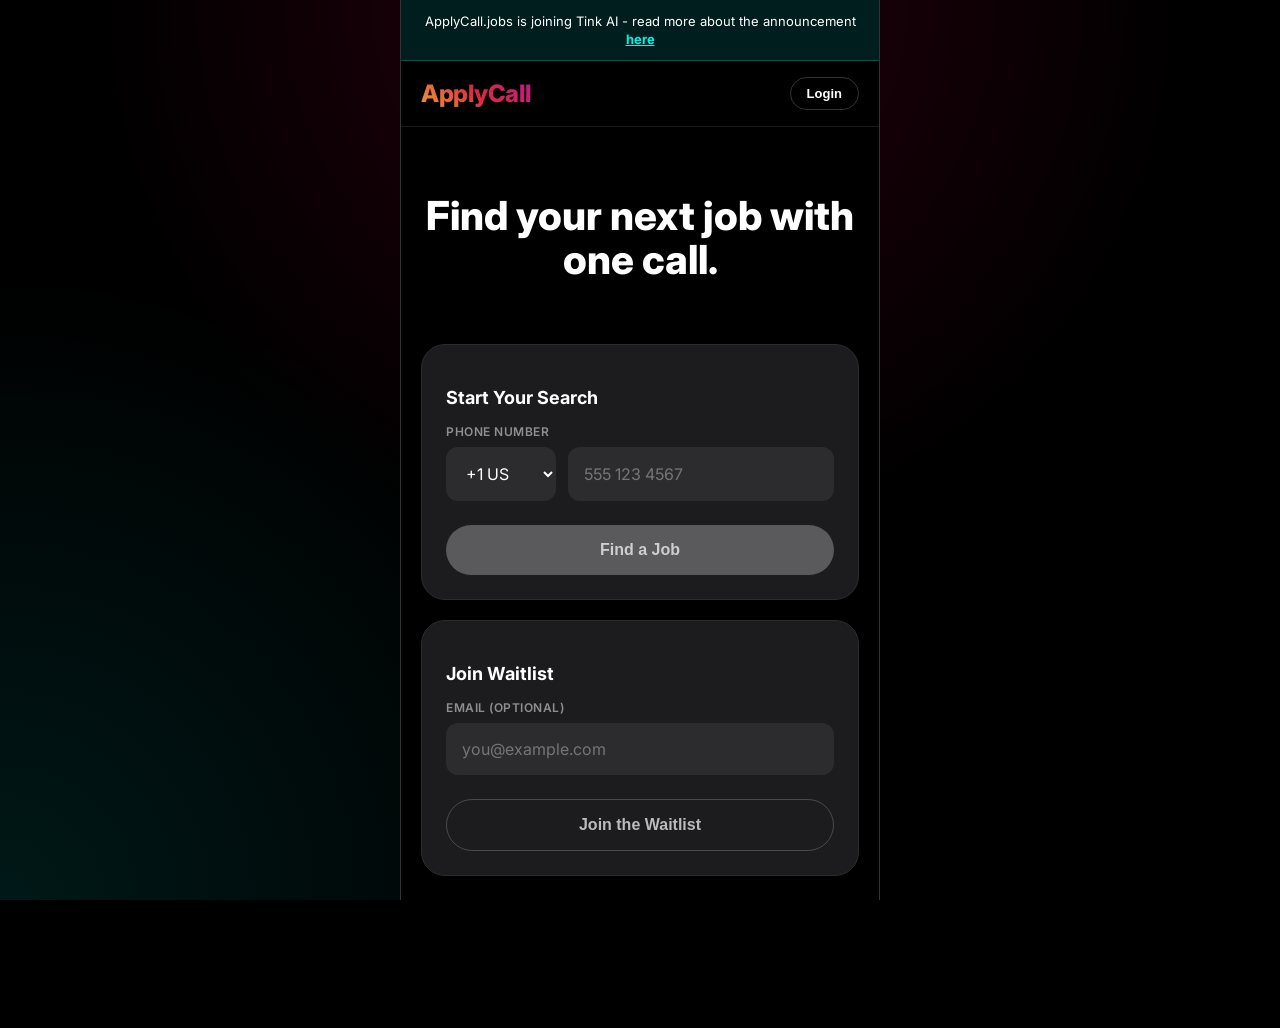
==== commit ac89db60: "Add files via upload" ====
--- a/index.html
+++ b/index.html
@@ -1,310 +1,319 @@
-<!DOCTYPE html>
-<html lang="en">
-  <head>
-    <meta charset="utf-8" />
-    <meta name="viewport" content="width=device-width, initial-scale=1, maximum-scale=1, user-scalable=no" />
-    <title>ApplyCall — One Call. All Jobs.</title>
-    <link rel="preconnect" href="https://fonts.googleapis.com">
-    <link rel="preconnect" href="https://fonts.gstatic.com" crossorigin>
-    <link href="https://fonts.googleapis.com/css2?family=Inter:wght@400;500;600;700;800&display=swap" rel="stylesheet">
-    <link rel="stylesheet" href="styles.css">
-  </head>
-  <body>
-    <div class="bg"></div>
-    
-    <!-- Auth Modal -->
-    <div id="auth-modal" class="modal hidden">
-      <div class="modal-content">
-        <span class="close-modal">&times;</span>
-        <h2 class="title" style="font-size: 24px;">Login</h2>
-        <div id="step-phone">
-          <p class="subtitle">Enter your phone number to access your profile.</p>
-          <div class="field-group">
-            <label for="login-phone" class="label">Phone number</label>
-            <div class="phone-row">
-              <select id="login-country-code" name="loginCountryCode" class="select" style="width: 110px;">
-                <option value="+1">+1 US</option>
-                <option value="+44">+44 UK</option>
-                <option value="+61">+61 AU</option>
-                <option value="+91">+91 IN</option>
-                <option value="+81">+81 JP</option>
-                <option value="+49">+49 DE</option>
-                <option value="+33">+33 FR</option>
-                <option value="+971">+971 AE</option>
-              </select>
-              <input id="login-phone" type="tel" placeholder="555 123 4567" />
-            </div>
-          </div>
-          <p class="form-note" style="text-align: left; font-size: 12px; margin-top: 4px;">
-            By providing your mobile number, you agree that it may be used to send a one-time message to verify your account. Message and data rates may apply.
-            <a href="#" id="login-terms-link" style="color: var(--muted); text-decoration: underline;">View Terms and Privacy Policy</a>
-          </p>
-          <button id="btn-request-otp" class="button" style="margin-top: 16px;">Send Code</button>
-        </div>
-        <div id="step-otp" class="hidden">
-          <p class="subtitle">Enter the 6-digit code sent to your phone.</p>
-          <div class="field-group">
-            <label for="login-otp" class="label">Verification Code</label>
-            <input id="login-otp" type="text" placeholder="123456" maxlength="6" />
-          </div>
-          <button id="btn-verify-otp" class="button" style="margin-top: 16px;">Verify & Login</button>
-        </div>
-        <div id="auth-error" class="error"></div>
-      </div>
-    </div>
-
-    <div id="privacy-modal" class="modal hidden">
-      <div class="modal-content" style="max-width: 600px; max-height: 80vh; overflow-y: auto;">
-        <span class="close-modal">&times;</span>
-        <h2 class="title" style="font-size: 20px; margin-bottom: 16px;">Privacy Policy & Terms and Conditions</h2>
-        <div id="privacy-text" style="text-align: left; font-size: 14px; line-height: 1.5; color: #ddd;">
-          <p><strong>Effective Date:</strong> January 15, 2026</p>
-          <p><strong>1. ABOUT US</strong> ApplyCall.jobs is operated by BLAT Ltd, headquartered at 86-90 Paul Street, London, England, United Kingdom, EC2A 4NE. For all data inquiries, please contact ben@applycall.com.</p>
-          <p><strong>2. DATA CATEGORIES AND AI PROCESSING</strong> By using our service, you provide us with specific categories of personal data:</p>
-          <p><strong>Audio Recordings and Transcripts:</strong> We record phone interviews and use Generative AI (including GPT-5 models) to transcribe and analyze your voice data.</p>
-          <p><strong>Search DNA:</strong> Our "Candidate Recommender" engine uses automated profiling to evaluate your skills, career goals, and professional experience.</p>
-          <p><strong>Contact Data:</strong> We collect your name, phone number, and email address, primarily processed for SMS-based identity verification (OTP).</p>
-          <p><strong>3. LAWFUL BASIS FOR PROCESSING</strong> We process your data under the following legal frameworks:</p>
-          <p><strong>Legitimate Interest:</strong> To provide recruitment matching services and optimize our candidate recommendation logic.</p>
-          <p><strong>Contractual Necessity:</strong> To fulfill our agreement to assist in your job search and match you with employers.</p>
-          <p><strong>Explicit Consent:</strong> Required for the recording of calls and the processing of audio data for AI analysis.</p>
-          <p><strong>4. SHARING WITH THIRD PARTIES</strong> To fulfill our matching service, your "Search DNA" and AI-generated Match Justifications are transmitted to potential employers and their authorized data processors. These parties act as independent data controllers.</p>
-          <p><strong>5. INTERNATIONAL DATA TRANSFERS</strong> As a UK-based entity serving candidates in the US and other regions, we transfer data across international borders. We comply with the UK-US Data Bridge and utilize Standard Contractual Clauses (SCCs) to ensure your data receives protections equivalent to the UK GDPR.</p>
-          <p><strong>6. DATA RETENTION</strong> We retain your data based on your "Last Activity Date" (the last time you utilized our call service, logged in, or applied for a role). This ensures you remain discoverable for future opportunities. You may request the deletion of your data at any time by contacting ben@applycall.com.</p>
-          <p><strong>PART 2: TERMS AND CONDITIONS FOR APPLYCALL.JOBS</strong></p>
-          <p><strong>Last Updated:</strong> January 15, 2026</p>
-          <p><strong>1. ACCEPTANCE OF TERMS</strong> By entering your phone number on ApplyCall.jobs and participating in an AI-driven interview, you agree to these Terms and Conditions. If you do not agree to these terms, please do not use the service.</p>
-          <p><strong>2. SERVICE DESCRIPTION AND DISCLAIMER</strong> ApplyCall.jobs provides an automated matching service for guidance purposes only. We do not guarantee employment, interviews, or specific career outcomes. Final hiring decisions are made solely by third-party employers.</p>
-          <p><strong>3. AI ACCURACY AND "NO WARRANTY" CLAUSE</strong> We make every effort to ensure matching accuracy, but you acknowledge that information is generated by AI. We do not give any warranty regarding the accuracy, completeness, or fitness for purpose of any AI-generated match justifications or "Search DNA" profiles. You acknowledge that AI may occasionally generate inaccurate information ("hallucinations"), and ApplyCall is not liable for any employment-related decisions arising from these outputs.</p>
-          <p><strong>4. CALL RECORDING AND CONSENT</strong> Participation in our phone-based matching constitutes explicit consent to be recorded and transcribed. We provide a verbal disclosure at the start of every call to ensure compliance with international and US state "Two-Party Consent" laws. Staying on the line after this disclosure constitutes your continued consent.</p>
-          <p><strong>5. SMS COMMUNICATION</strong> We utilize SMS for identity verification (One-Time Passwords). By providing your number, you consent to receive these automated messages. Standard message and data rates may apply. You can opt-out of the service at any time, which may limit your access to the platform.</p>
-          <p><strong>6. LIMITATION OF LIABILITY</strong> ApplyCall.jobs is a matching platform, not an employer. We are not liable for the content of third-party job descriptions, the failure of an employer to contact a candidate, or the outcome of any external application process.</p>
-          <p><strong>7. GOVERNING LAW</strong> These terms are governed by the laws of England and Wales. Any disputes shall be subject to the exclusive jurisdiction of the courts of London.</p>
-          <p><strong>8. CONTACT INFORMATION</strong> ApplyCall, 86-90 Paul Street, London, England, United Kingdom, EC2A 4NE. Email: ben@applycall.com.</p>
-        </div>
-      </div>
-    </div>
-
-    <div id="apply-modal" class="modal hidden">
-      <div class="modal-content" style="max-width: 600px; max-height: 80vh; overflow-y: auto;">
-        <span id="apply-modal-close" class="close-modal">&times;</span>
-        <div id="apply-modal-content"></div>
-      </div>
-    </div>
-
-    <main class="page">
-      <header class="header-top">
-        <div class="logo">ApplyCall</div>
-        <div style="display: flex; gap: 8px;">
-          <button id="btn-login-nav" class="button secondary small">Login</button>
-          <button id="btn-logout-nav" class="button secondary small hidden">Logout</button>
-        </div>
-      </header>
-
-      <!-- LANDING VIEW -->
-      <div id="landing-view">
-        <div style="text-align: center; padding: 20px 0;">
-          <h1 class="title" style="font-size: 40px; line-height: 1.1;">Find your next job with one call.</h1>
-          <div class="header-cta" style="margin-top: 20px; color: var(--brand-2);">
-            Call (231) 515-4420
-          </div>
-          <p class="subtitle" style="margin-top: 8px;">or let us call you.</p>
-        </div>
-
-        <section class="card">
-          <form id="interest-form" novalidate>
-            <div class="panel">
-              <h3 class="panel-title">Start Your Search</h3>
-              <div class="field-group">
-                <label for="phone" class="label">Phone number</label>
-                <div class="phone-row">
-                  <select id="country-code" name="countryCode" class="select" style="width: 110px;">
-                    <option value="+1">+1 US</option>
-                    <option value="+44">+44 UK</option>
-                    <option value="+61">+61 AU</option>
-                    <option value="+91">+91 IN</option>
-                    <option value="+81">+81 JP</option>
-                    <option value="+49">+49 DE</option>
-                    <option value="+33">+33 FR</option>
-                    <option value="+971">+971 AE</option>
-                  </select>
-                  <input id="phone" name="phone" type="tel" inputmode="tel" autocomplete="tel" placeholder="555 123 4567" required />
-                </div>
-                <div class="error" id="phone-error"></div>
-              </div>
-              <button type="button" id="find" class="button" style="margin-top: 12px;">Find a Job</button>
-            </div>
-
-            <div class="panel">
-              <h3 class="panel-title">Join Waitlist</h3>
-              <div class="field-group">
-                <label for="email" class="label">Email (optional)</label>
-                <input id="email" name="email" type="email" inputmode="email" autocomplete="email" placeholder="you@example.com" />
-                <div class="error" id="email-error"></div>
-              </div>
-              <button type="button" id="waitlist" class="button secondary" style="margin-top: 12px;">Join the Waitlist</button>
-            </div>
-            
-            <div class="form-note" id="form-note"></div>
-          </form>
-        </section>
-      </div>
-
-      <!-- PROFILE VIEW -->
-      <div id="profile-view" class="hidden">
-        <section class="profile-card">
-          
-          <div class="profile-header">
-            <div class="profile-avatar">
-              <div class="profile-avatar-img">👤</div>
-            </div>
-            <div class="profile-stats">
-            <div class="stat-item">
-              <div id="stat-calls" class="stat-value">0</div>
-              <div class="stat-label">Call</div>
-            </div>
-            <div class="stat-item">
-              <div id="stat-applied" class="stat-value">0</div>
-              <div class="stat-label">Applied</div>
-            </div>
-          </div>
-          </div>
-
-          <div class="profile-grid">
-            
-            <!-- Recommended Jobs -->
-            <div class="panel" style="background: transparent; border: none; padding: 0;">
-              <h3 class="panel-title" style="padding-left: 4px;">
-                <span>🔥</span> Recommended Jobs
-              </h3>
-              <div id="recommended-jobs-list" class="app-list" style="gap: 20px;">
-                <!-- JS will populate this -->
-                <p class="form-note">Loading recommendations...</p>
-              </div>
-              <button id="btn-show-more-jobs" class="button secondary small hidden" style="margin-top: 12px;">
-                Show more matches
-              </button>
-            </div>
-
-            <!-- Search DNA / Insights -->
-            <div class="panel">
-              <h3 class="panel-title">
-                <span>🧬</span> Search DNA
-              </h3>
-              <div id="search-dna" class="info-box" style="font-size: 14px; color: #ddd;">No search DNA available yet.</div>
-            </div>
-
-            <!-- Personal Info -->
-            <div class="panel">
-              <h3 class="panel-title">
-                <span>📝</span> Personal Details
-              </h3>
-              
-              <div class="field-group">
-                <label class="label">Name</label>
-                <input id="p-name" type="text" placeholder="John Doe" />
-              </div>
-
-              <div class="field-group">
-                <label class="label">Location</label>
-                <input id="p-location" type="text" placeholder="New York, NY" />
-              </div>
-
-              <div class="field-group">
-                <label class="label">Email/Contact</label>
-                <input id="p-email" type="email" placeholder="john@example.com" />
-              </div>
-
-              <div class="field-group">
-                <label class="label">Recent Role</label>
-                <input id="p-recent-role" type="text" placeholder="Software Engineer" />
-              </div>
-
-              <div id="btn-toggle-details" class="expand-trigger">
-                <span>Show More Details</span>
-                <svg width="20" height="20" viewBox="0 0 24 24" fill="none" stroke="currentColor" stroke-width="2" stroke-linecap="round" stroke-linejoin="round"><polyline points="6 9 12 15 18 9"></polyline></svg>
-              </div>
-
-              <div id="profile-extra-fields" class="hidden-fields">
-                <div class="field-group">
-                  <label class="label">Years Exp</label>
-                  <input id="p-years-exp" type="text" placeholder="5 years" />
-                </div>
-  
-                <div class="field-group">
-                  <label class="label">Motivation</label>
-                  <input id="p-motivation" type="text" placeholder="Pay, Career Change, Growth" />
-                </div>
-  
-                <div class="field-group">
-                  <label class="label">Min Pay</label>
-                  <input id="p-min-pay" type="text" placeholder="$80,000/yr" />
-                </div>
-  
-                <div class="field-group">
-                  <label class="label">Work Type</label>
-                  <input id="p-work-type" type="text" placeholder="FT, PT, Flex" />
-                </div>
-  
-                <div class="field-group">
-                  <label class="label">Weekly Schedule</label>
-                  <input id="p-weekly-schedule" type="text" placeholder="M-F, Weekends Only" />
-                </div>
-  
-                <div class="field-group">
-                  <label class="label">Availability Notes</label>
-                  <textarea id="p-availability-notes" class="input-area" rows="3" placeholder="Any specific constraints..."></textarea>
-                </div>
-              </div>
-
-              <button id="btn-save-profile" class="button" style="margin-top: 16px;">Save Changes</button>
-              <div id="profile-msg" class="form-note"></div>
-            </div>
-
-            <div class="panel">
-              <h3 class="panel-title">
-                <span>🚀</span> My Applications
-              </h3>
-              <div id="applications-list" class="app-list">
-                <!-- JS will populate this -->
-                <p class="form-note">No applications yet.</p>
-              </div>
-            </div>
-
-            <!-- CV Upload -->
-            <div class="panel">
-              <h3 class="panel-title">
-                <span>📄</span> Resume / CV
-              </h3>
-              <div class="field-group">
-                <input type="file" id="cv-upload" accept=".pdf,.doc,.docx" style="padding: 12px; font-size: 14px;" />
-              </div>
-              <button id="btn-upload-cv" class="button secondary" style="margin-top: 12px;">Upload Resume</button>
-              <div id="cv-msg" class="form-note"></div>
-              <div id="current-cv" class="form-note" style="margin-top: 8px;"></div>
-            </div>
-
-          </div>
-        </section>
-      </div>
-
-      <footer class="footer" style="padding: 20px; margin-top: auto;">
-        <div>By joining, you agree to be contacted about ApplyCall testing.</div>
-        <div style="margin-top: 12px; text-align: center;">
-          <a id="btn-privacy" href="#" style="color: var(--muted); text-decoration: underline; font-size: 12px;">Privacy Policy & Terms</a>
-        </div>
-      </footer>
-    </main>
-    <script>
-      window.__APPLYCALL_ENDPOINT__ = 'https://script.google.com/macros/s/AKfycbxYm9gLoHjAeUe7UKkIP_6Hp9abiGuHGXt62joibd5NgEAWGEa67ppHSd9Vkjl3cKc/exec';
-    </script>
-    <script>
-      window.__AUTOCALLS__ = {
-        endpoint: 'https://app.autocalls.ai/api/user/make_call',
-        assistant_id: 7633,
-        token: '729|jbLVptwcSVU5qIjnjiofEcFoP9a13q4kO1boSFDef715fd32'
-      };
-    </script>
-    <script src="script.js"></script>
-  </body>
-</html>
+<!DOCTYPE html>
+<html lang="en">
+  <head>
+    <!-- Google tag (gtag.js) -->
+    <script async src="https://www.googletagmanager.com/gtag/js?id=G-DM6P4DWPQ1"></script>
+    <script>
+      window.dataLayer = window.dataLayer || [];
+      function gtag(){dataLayer.push(arguments);}
+      gtag('js', new Date());
+
+      gtag('config', 'G-DM6P4DWPQ1');
+    </script>
+    <meta charset="utf-8" />
+    <meta name="viewport" content="width=device-width, initial-scale=1, maximum-scale=1, user-scalable=no" />
+    <title>ApplyCall — One Call. All Jobs.</title>
+    <link rel="preconnect" href="https://fonts.googleapis.com">
+    <link rel="preconnect" href="https://fonts.gstatic.com" crossorigin>
+    <link href="https://fonts.googleapis.com/css2?family=Inter:wght@400;500;600;700;800&display=swap" rel="stylesheet">
+    <link rel="stylesheet" href="styles.css">
+  </head>
+  <body>
+    <div class="bg"></div>
+    
+    <!-- Auth Modal -->
+    <div id="auth-modal" class="modal hidden">
+      <div class="modal-content">
+        <span class="close-modal">&times;</span>
+        <h2 class="title" style="font-size: 24px;">Login</h2>
+        <div id="step-phone">
+          <p class="subtitle">Enter your phone number to access your profile.</p>
+          <div class="field-group">
+            <label for="login-phone" class="label">Phone number</label>
+            <div class="phone-row">
+              <select id="login-country-code" name="loginCountryCode" class="select" style="width: 110px;">
+                <option value="+1">+1 US</option>
+                <option value="+44">+44 UK</option>
+                <option value="+61">+61 AU</option>
+                <option value="+91">+91 IN</option>
+                <option value="+81">+81 JP</option>
+                <option value="+49">+49 DE</option>
+                <option value="+33">+33 FR</option>
+                <option value="+971">+971 AE</option>
+              </select>
+              <input id="login-phone" type="tel" placeholder="555 123 4567" />
+            </div>
+          </div>
+          <p class="form-note" style="text-align: left; font-size: 12px; margin-top: 4px;">
+            By providing your mobile number, you agree that it may be used to send a one-time message to verify your account. Message and data rates may apply.
+            <a href="#" id="login-terms-link" style="color: var(--muted); text-decoration: underline;">View Terms and Privacy Policy</a>
+          </p>
+          <button id="btn-request-otp" class="button" style="margin-top: 16px;">Send Code</button>
+        </div>
+        <div id="step-otp" class="hidden">
+          <p class="subtitle">Enter the 6-digit code sent to your phone.</p>
+          <div class="field-group">
+            <label for="login-otp" class="label">Verification Code</label>
+            <input id="login-otp" type="text" placeholder="123456" maxlength="6" />
+          </div>
+          <button id="btn-verify-otp" class="button" style="margin-top: 16px;">Verify & Login</button>
+        </div>
+        <div id="auth-error" class="error"></div>
+      </div>
+    </div>
+
+    <div id="privacy-modal" class="modal hidden">
+      <div class="modal-content" style="max-width: 600px; max-height: 80vh; overflow-y: auto;">
+        <span class="close-modal">&times;</span>
+        <h2 class="title" style="font-size: 20px; margin-bottom: 16px;">Privacy Policy & Terms and Conditions</h2>
+        <div id="privacy-text" style="text-align: left; font-size: 14px; line-height: 1.5; color: #ddd;">
+          <p><strong>Effective Date:</strong> January 15, 2026</p>
+          <p><strong>1. ABOUT US</strong> ApplyCall.jobs is operated by BLAT Ltd, headquartered at 86-90 Paul Street, London, England, United Kingdom, EC2A 4NE. For all data inquiries, please contact ben@applycall.com.</p>
+          <p><strong>2. DATA CATEGORIES AND AI PROCESSING</strong> By using our service, you provide us with specific categories of personal data:</p>
+          <p><strong>Audio Recordings and Transcripts:</strong> We record phone interviews and use Generative AI (including GPT-5 models) to transcribe and analyze your voice data.</p>
+          <p><strong>Search DNA:</strong> Our "Candidate Recommender" engine uses automated profiling to evaluate your skills, career goals, and professional experience.</p>
+          <p><strong>Contact Data:</strong> We collect your name, phone number, and email address, primarily processed for SMS-based identity verification (OTP).</p>
+          <p><strong>3. LAWFUL BASIS FOR PROCESSING</strong> We process your data under the following legal frameworks:</p>
+          <p><strong>Legitimate Interest:</strong> To provide recruitment matching services and optimize our candidate recommendation logic.</p>
+          <p><strong>Contractual Necessity:</strong> To fulfill our agreement to assist in your job search and match you with employers.</p>
+          <p><strong>Explicit Consent:</strong> Required for the recording of calls and the processing of audio data for AI analysis.</p>
+          <p><strong>4. SHARING WITH THIRD PARTIES</strong> To fulfill our matching service, your "Search DNA" and AI-generated Match Justifications are transmitted to potential employers and their authorized data processors. These parties act as independent data controllers.</p>
+          <p><strong>5. INTERNATIONAL DATA TRANSFERS</strong> As a UK-based entity serving candidates in the US and other regions, we transfer data across international borders. We comply with the UK-US Data Bridge and utilize Standard Contractual Clauses (SCCs) to ensure your data receives protections equivalent to the UK GDPR.</p>
+          <p><strong>6. DATA RETENTION</strong> We retain your data based on your "Last Activity Date" (the last time you utilized our call service, logged in, or applied for a role). This ensures you remain discoverable for future opportunities. You may request the deletion of your data at any time by contacting ben@applycall.com.</p>
+          <p><strong>PART 2: TERMS AND CONDITIONS FOR APPLYCALL.JOBS</strong></p>
+          <p><strong>Last Updated:</strong> January 15, 2026</p>
+          <p><strong>1. ACCEPTANCE OF TERMS</strong> By entering your phone number on ApplyCall.jobs and participating in an AI-driven interview, you agree to these Terms and Conditions. If you do not agree to these terms, please do not use the service.</p>
+          <p><strong>2. SERVICE DESCRIPTION AND DISCLAIMER</strong> ApplyCall.jobs provides an automated matching service for guidance purposes only. We do not guarantee employment, interviews, or specific career outcomes. Final hiring decisions are made solely by third-party employers.</p>
+          <p><strong>3. AI ACCURACY AND "NO WARRANTY" CLAUSE</strong> We make every effort to ensure matching accuracy, but you acknowledge that information is generated by AI. We do not give any warranty regarding the accuracy, completeness, or fitness for purpose of any AI-generated match justifications or "Search DNA" profiles. You acknowledge that AI may occasionally generate inaccurate information ("hallucinations"), and ApplyCall is not liable for any employment-related decisions arising from these outputs.</p>
+          <p><strong>4. CALL RECORDING AND CONSENT</strong> Participation in our phone-based matching constitutes explicit consent to be recorded and transcribed. We provide a verbal disclosure at the start of every call to ensure compliance with international and US state "Two-Party Consent" laws. Staying on the line after this disclosure constitutes your continued consent.</p>
+          <p><strong>5. SMS COMMUNICATION</strong> We utilize SMS for identity verification (One-Time Passwords). By providing your number, you consent to receive these automated messages. Standard message and data rates may apply. You can opt-out of the service at any time, which may limit your access to the platform.</p>
+          <p><strong>6. LIMITATION OF LIABILITY</strong> ApplyCall.jobs is a matching platform, not an employer. We are not liable for the content of third-party job descriptions, the failure of an employer to contact a candidate, or the outcome of any external application process.</p>
+          <p><strong>7. GOVERNING LAW</strong> These terms are governed by the laws of England and Wales. Any disputes shall be subject to the exclusive jurisdiction of the courts of London.</p>
+          <p><strong>8. CONTACT INFORMATION</strong> ApplyCall, 86-90 Paul Street, London, England, United Kingdom, EC2A 4NE. Email: ben@applycall.com.</p>
+        </div>
+      </div>
+    </div>
+
+    <div id="apply-modal" class="modal hidden">
+      <div class="modal-content" style="max-width: 600px; max-height: 80vh; overflow-y: auto;">
+        <span id="apply-modal-close" class="close-modal">&times;</span>
+        <div id="apply-modal-content"></div>
+      </div>
+    </div>
+
+    <main class="page">
+      <div class="announcement-banner">
+        ApplyCall.jobs is joining Tink AI - read more about the announcement
+        <a href="#" id="announcement-link">here</a>
+      </div>
+      <header class="header-top">
+        <div class="logo">ApplyCall</div>
+        <div style="display: flex; gap: 8px;">
+          <button id="btn-login-nav" class="button secondary small">Login</button>
+          <button id="btn-logout-nav" class="button secondary small hidden">Logout</button>
+        </div>
+      </header>
+
+      <!-- LANDING VIEW -->
+      <div id="landing-view">
+        <div style="text-align: center; padding: 20px 0;">
+          <h1 class="title" style="font-size: 40px; line-height: 1.1;">Find your next job with one call.</h1>
+        </div>
+
+        <section class="card">
+          <form id="interest-form" novalidate>
+            <div class="panel">
+              <h3 class="panel-title">Start Your Search</h3>
+              <div class="field-group">
+                <label for="phone" class="label">Phone number</label>
+                <div class="phone-row">
+                  <select id="country-code" name="countryCode" class="select" style="width: 110px;">
+                    <option value="+1">+1 US</option>
+                    <option value="+44">+44 UK</option>
+                    <option value="+61">+61 AU</option>
+                    <option value="+91">+91 IN</option>
+                    <option value="+81">+81 JP</option>
+                    <option value="+49">+49 DE</option>
+                    <option value="+33">+33 FR</option>
+                    <option value="+971">+971 AE</option>
+                  </select>
+                  <input id="phone" name="phone" type="tel" inputmode="tel" autocomplete="tel" placeholder="555 123 4567" required />
+                </div>
+                <div class="error" id="phone-error"></div>
+              </div>
+              <button type="button" id="find" class="button" style="margin-top: 12px;" disabled>Find a Job</button>
+            </div>
+
+            <div class="panel">
+              <h3 class="panel-title">Join Waitlist</h3>
+              <div class="field-group">
+                <label for="email" class="label">Email (optional)</label>
+                <input id="email" name="email" type="email" inputmode="email" autocomplete="email" placeholder="you@example.com" />
+                <div class="error" id="email-error"></div>
+              </div>
+              <button type="button" id="waitlist" class="button secondary" style="margin-top: 12px;">Join the Waitlist</button>
+            </div>
+            
+            <div class="form-note" id="form-note"></div>
+          </form>
+        </section>
+      </div>
+
+      <!-- PROFILE VIEW -->
+      <div id="profile-view" class="hidden">
+        <section class="profile-card">
+          
+          <div class="profile-header">
+            <div class="profile-avatar">
+              <div class="profile-avatar-img">👤</div>
+            </div>
+            <div class="profile-stats">
+            <div class="stat-item">
+              <div id="stat-calls" class="stat-value">0</div>
+              <div class="stat-label">Call</div>
+            </div>
+            <div class="stat-item">
+              <div id="stat-applied" class="stat-value">0</div>
+              <div class="stat-label">Applied</div>
+            </div>
+          </div>
+          </div>
+
+          <div class="profile-grid">
+            
+            <!-- Recommended Jobs -->
+            <div class="panel" style="background: transparent; border: none; padding: 0;">
+              <h3 class="panel-title" style="padding-left: 4px;">
+                <span>🔥</span> Recommended Jobs
+              </h3>
+              <div id="recommended-jobs-list" class="app-list" style="gap: 20px;">
+                <!-- JS will populate this -->
+                <p class="form-note">Loading recommendations...</p>
+              </div>
+              <button id="btn-show-more-jobs" class="button secondary small hidden" style="margin-top: 12px;">
+                Show more matches
+              </button>
+            </div>
+
+            <!-- Search DNA / Insights -->
+            <div class="panel">
+              <h3 class="panel-title">
+                <span>🧬</span> Search DNA
+              </h3>
+              <div id="search-dna" class="info-box" style="font-size: 14px; color: #ddd;">No search DNA available yet.</div>
+            </div>
+
+            <!-- Personal Info -->
+            <div class="panel">
+              <h3 class="panel-title">
+                <span>📝</span> Personal Details
+              </h3>
+              
+              <div class="field-group">
+                <label class="label">Name</label>
+                <input id="p-name" type="text" placeholder="John Doe" />
+              </div>
+
+              <div class="field-group">
+                <label class="label">Location</label>
+                <input id="p-location" type="text" placeholder="New York, NY" />
+              </div>
+
+              <div class="field-group">
+                <label class="label">Email/Contact</label>
+                <input id="p-email" type="email" placeholder="john@example.com" />
+              </div>
+
+              <div class="field-group">
+                <label class="label">Recent Role</label>
+                <input id="p-recent-role" type="text" placeholder="Software Engineer" />
+              </div>
+
+              <div id="btn-toggle-details" class="expand-trigger">
+                <span>Show More Details</span>
+                <svg width="20" height="20" viewBox="0 0 24 24" fill="none" stroke="currentColor" stroke-width="2" stroke-linecap="round" stroke-linejoin="round"><polyline points="6 9 12 15 18 9"></polyline></svg>
+              </div>
+
+              <div id="profile-extra-fields" class="hidden-fields">
+                <div class="field-group">
+                  <label class="label">Years Exp</label>
+                  <input id="p-years-exp" type="text" placeholder="5 years" />
+                </div>
+  
+                <div class="field-group">
+                  <label class="label">Motivation</label>
+                  <input id="p-motivation" type="text" placeholder="Pay, Career Change, Growth" />
+                </div>
+  
+                <div class="field-group">
+                  <label class="label">Min Pay</label>
+                  <input id="p-min-pay" type="text" placeholder="$80,000/yr" />
+                </div>
+  
+                <div class="field-group">
+                  <label class="label">Work Type</label>
+                  <input id="p-work-type" type="text" placeholder="FT, PT, Flex" />
+                </div>
+  
+                <div class="field-group">
+                  <label class="label">Weekly Schedule</label>
+                  <input id="p-weekly-schedule" type="text" placeholder="M-F, Weekends Only" />
+                </div>
+  
+                <div class="field-group">
+                  <label class="label">Availability Notes</label>
+                  <textarea id="p-availability-notes" class="input-area" rows="3" placeholder="Any specific constraints..."></textarea>
+                </div>
+              </div>
+
+              <button id="btn-save-profile" class="button" style="margin-top: 16px;">Save Changes</button>
+              <div id="profile-msg" class="form-note"></div>
+            </div>
+
+            <div class="panel">
+              <h3 class="panel-title">
+                <span>🚀</span> My Applications
+              </h3>
+              <div id="applications-list" class="app-list">
+                <!-- JS will populate this -->
+                <p class="form-note">No applications yet.</p>
+              </div>
+            </div>
+
+            <!-- CV Upload -->
+            <div class="panel">
+              <h3 class="panel-title">
+                <span>📄</span> Resume / CV
+              </h3>
+              <div class="field-group">
+                <input type="file" id="cv-upload" accept=".pdf,.doc,.docx" style="padding: 12px; font-size: 14px;" />
+              </div>
+              <button id="btn-upload-cv" class="button secondary" style="margin-top: 12px;">Upload Resume</button>
+              <div id="cv-msg" class="form-note"></div>
+              <div id="current-cv" class="form-note" style="margin-top: 8px;"></div>
+            </div>
+
+          </div>
+        </section>
+      </div>
+
+      <footer class="footer" style="padding: 20px; margin-top: auto;">
+        <div>By joining, you agree to be contacted about ApplyCall testing.</div>
+        <div style="margin-top: 12px; text-align: center;">
+          <a id="btn-privacy" href="#" style="color: var(--muted); text-decoration: underline; font-size: 12px;">Privacy Policy & Terms</a>
+        </div>
+      </footer>
+    </main>
+    <script>
+      window.__APPLYCALL_ENDPOINT__ = 'https://script.google.com/macros/s/AKfycbxYm9gLoHjAeUe7UKkIP_6Hp9abiGuHGXt62joibd5NgEAWGEa67ppHSd9Vkjl3cKc/exec';
+    </script>
+    <script>
+      window.__AUTOCALLS__ = {
+        endpoint: 'https://app.autocalls.ai/api/user/make_call',
+        assistant_id: 7633,
+        token: '729|jbLVptwcSVU5qIjnjiofEcFoP9a13q4kO1boSFDef715fd32'
+      };
+    </script>
+    <script src="script.js"></script>
+  </body>
+</html>
--- a/styles.css
+++ b/styles.css
@@ -37,6 +37,22 @@
   justify-content: center;
 }
 
+.announcement-banner {
+  padding: 12px 20px;
+  background: rgba(0, 242, 234, 0.12);
+  border-bottom: 1px solid rgba(0, 242, 234, 0.25);
+  color: var(--fg);
+  font-size: 13px;
+  line-height: 1.4;
+  text-align: center;
+}
+
+.announcement-banner a {
+  color: var(--brand-2);
+  font-weight: 700;
+  text-decoration: underline;
+}
+
 /* Mobile App Container Simulation */
 .page {
   width: 100%;
@@ -206,6 +222,14 @@
   transform: scale(0.98);
 }
 
+.button:disabled {
+  background: #5a5a5c;
+  color: rgba(255, 255, 255, 0.7);
+  cursor: not-allowed;
+  opacity: 1;
+  transform: none;
+}
+
 .button.secondary {
   background: transparent;
   border: 1px solid rgba(255, 255, 255, 0.2);
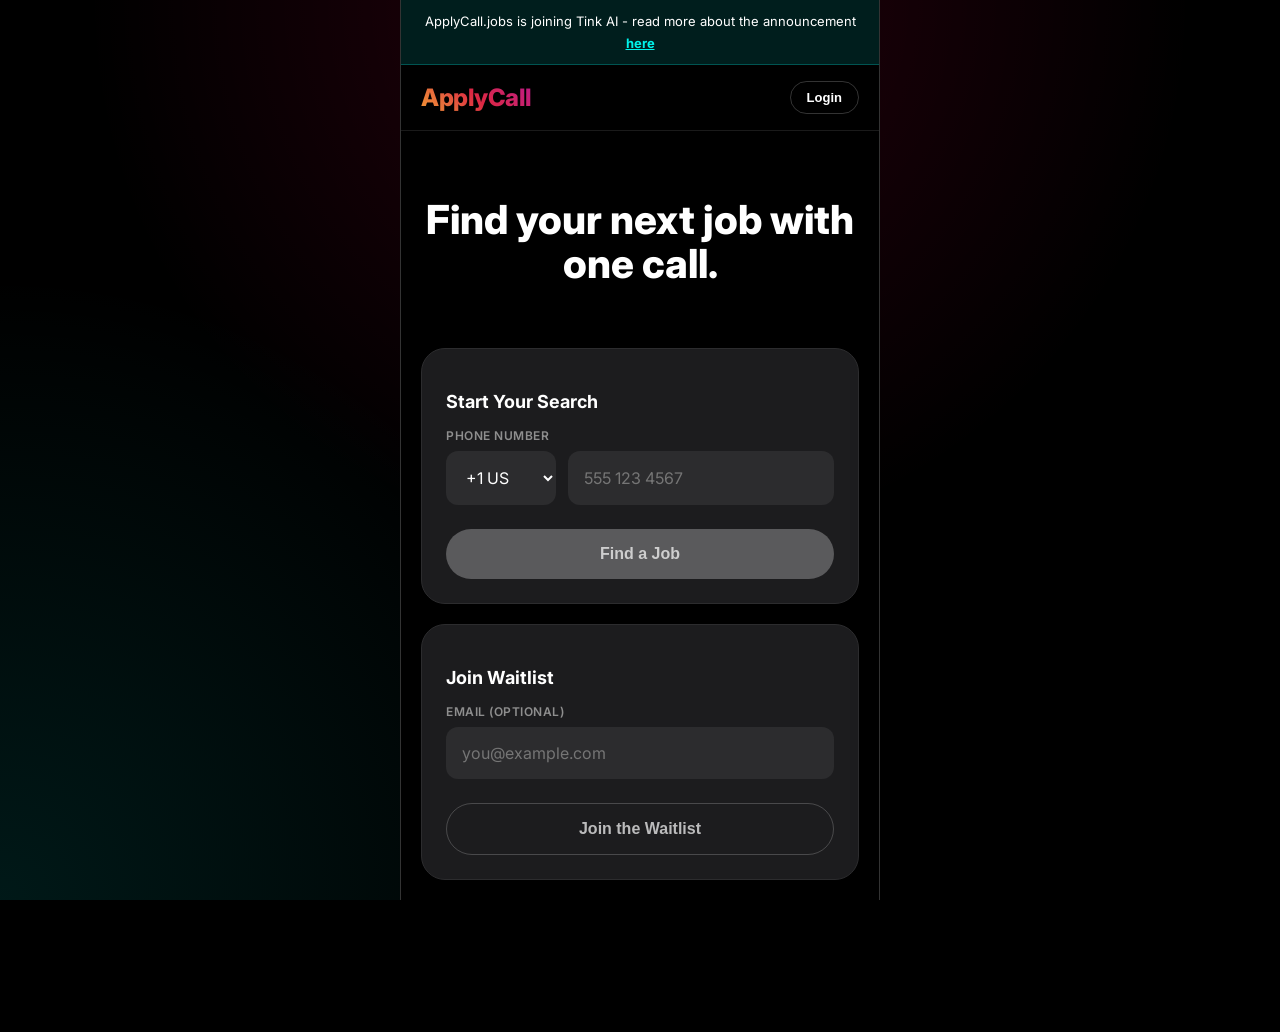
==== commit 26f4d24a: "Add files via upload" ====
--- a/index.html
+++ b/index.html
@@ -104,7 +104,7 @@
     <main class="page">
       <div class="announcement-banner">
         ApplyCall.jobs is joining Tink AI - read more about the announcement
-        <a href="#" id="announcement-link">here</a>
+        <a href="https://www.linkedin.com/posts/thomaschevalier_its-a-big-day-tink-is-acquiring-applycall-share-7460645977297809408-brPl/" id="announcement-link">here</a>
       </div>
       <header class="header-top">
         <div class="logo">ApplyCall</div>
@@ -286,11 +286,19 @@
                 <span>📄</span> Resume / CV
               </h3>
               <div class="field-group">
-                <input type="file" id="cv-upload" accept=".pdf,.doc,.docx" style="padding: 12px; font-size: 14px;" />
+                <input type="file" id="cv-upload" accept=".pdf,.docx,.txt,.md" style="padding: 12px; font-size: 14px;" />
               </div>
               <button id="btn-upload-cv" class="button secondary" style="margin-top: 12px;">Upload Resume</button>
               <div id="cv-msg" class="form-note"></div>
               <div id="current-cv" class="form-note" style="margin-top: 8px;"></div>
+            </div>
+
+            <div class="panel">
+              <h3 class="panel-title">
+                <span>🧭</span> Resume Matching Debug
+              </h3>
+              <div id="resume-debug-summary" class="info-box">Upload a resume to see how work history is weighted into the search profile.</div>
+              <div id="resume-debug-details" class="resume-debug-details"></div>
             </div>
 
           </div>
--- a/styles.css
+++ b/styles.css
@@ -38,6 +38,10 @@
 }
 
 .announcement-banner {
+  display: flex;
+  justify-content: center;
+  align-items: center;
+  gap: 4px;
   padding: 12px 20px;
   background: rgba(0, 242, 234, 0.12);
   border-bottom: 1px solid rgba(0, 242, 234, 0.25);
@@ -45,6 +49,7 @@
   font-size: 13px;
   line-height: 1.4;
   text-align: center;
+  flex-wrap: wrap;
 }
 
 .announcement-banner a {
@@ -161,6 +166,131 @@
   border-radius: var(--radius-lg);
   padding: 24px;
   border: 1px solid var(--border);
+}
+
+.info-box {
+  background: rgba(255, 255, 255, 0.05);
+  border: 1px solid rgba(255, 255, 255, 0.08);
+  border-radius: var(--radius-md);
+  padding: 16px;
+  color: #ddd;
+  font-size: 14px;
+  line-height: 1.5;
+}
+
+.resume-debug-details {
+  display: flex;
+  flex-direction: column;
+  gap: 16px;
+  margin-top: 16px;
+}
+
+.resume-debug-grid {
+  display: grid;
+  grid-template-columns: repeat(auto-fit, minmax(140px, 1fr));
+  gap: 12px;
+}
+
+.resume-debug-card {
+  background: rgba(255, 255, 255, 0.04);
+  border: 1px solid rgba(255, 255, 255, 0.08);
+  border-radius: var(--radius-md);
+  padding: 14px;
+}
+
+.resume-debug-label {
+  font-size: 11px;
+  text-transform: uppercase;
+  letter-spacing: 0.6px;
+  color: var(--muted);
+  margin-bottom: 6px;
+}
+
+.resume-debug-value {
+  font-size: 15px;
+  font-weight: 700;
+  color: var(--fg);
+}
+
+.resume-chip-list {
+  display: flex;
+  flex-wrap: wrap;
+  gap: 8px;
+}
+
+.resume-chip {
+  display: inline-flex;
+  align-items: center;
+  gap: 6px;
+  border-radius: 999px;
+  padding: 8px 12px;
+  background: rgba(0, 242, 234, 0.08);
+  border: 1px solid rgba(0, 242, 234, 0.22);
+  color: var(--fg);
+  font-size: 12px;
+}
+
+.resume-debug-section-title {
+  font-size: 12px;
+  font-weight: 700;
+  text-transform: uppercase;
+  letter-spacing: 0.6px;
+  color: var(--muted);
+  margin-bottom: 10px;
+}
+
+.resume-note-list,
+.resume-role-list {
+  display: flex;
+  flex-direction: column;
+  gap: 10px;
+}
+
+.resume-note-item,
+.resume-role-item {
+  background: rgba(255, 255, 255, 0.04);
+  border: 1px solid rgba(255, 255, 255, 0.08);
+  border-radius: var(--radius-md);
+  padding: 14px;
+}
+
+.resume-role-topline {
+  display: flex;
+  justify-content: space-between;
+  gap: 12px;
+  align-items: flex-start;
+}
+
+.resume-role-title {
+  font-weight: 700;
+  color: var(--fg);
+}
+
+.resume-role-subtitle {
+  color: var(--muted);
+  font-size: 13px;
+  margin-top: 2px;
+}
+
+.resume-role-score {
+  color: var(--brand-2);
+  font-weight: 700;
+  white-space: nowrap;
+}
+
+.resume-role-metrics {
+  display: flex;
+  flex-wrap: wrap;
+  gap: 8px;
+  margin-top: 10px;
+}
+
+.resume-role-metric {
+  background: rgba(255, 255, 255, 0.08);
+  border-radius: 999px;
+  padding: 5px 10px;
+  font-size: 12px;
+  color: #eee;
 }
 
 .field-group {
@@ -228,6 +358,8 @@
   cursor: not-allowed;
   opacity: 1;
   transform: none;
+  box-shadow: none;
+  pointer-events: none;
 }
 
 .button.secondary {
